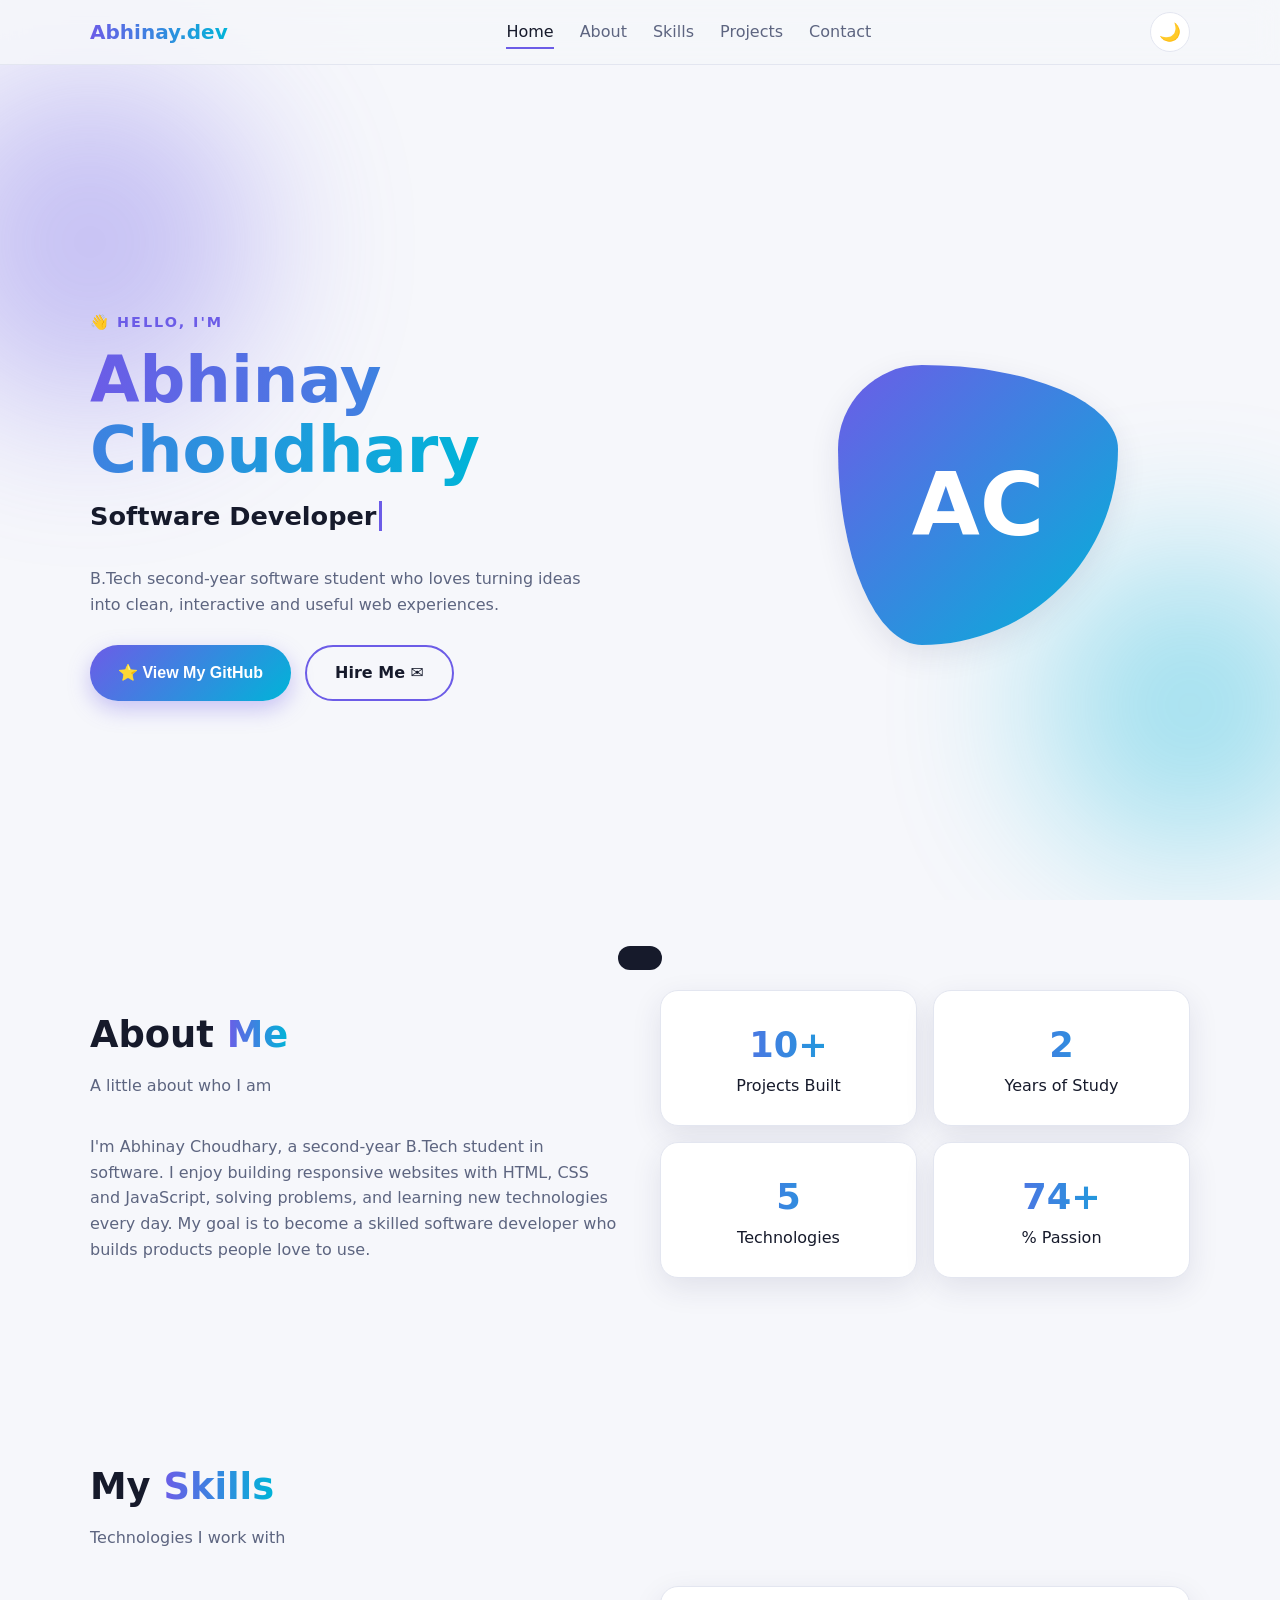
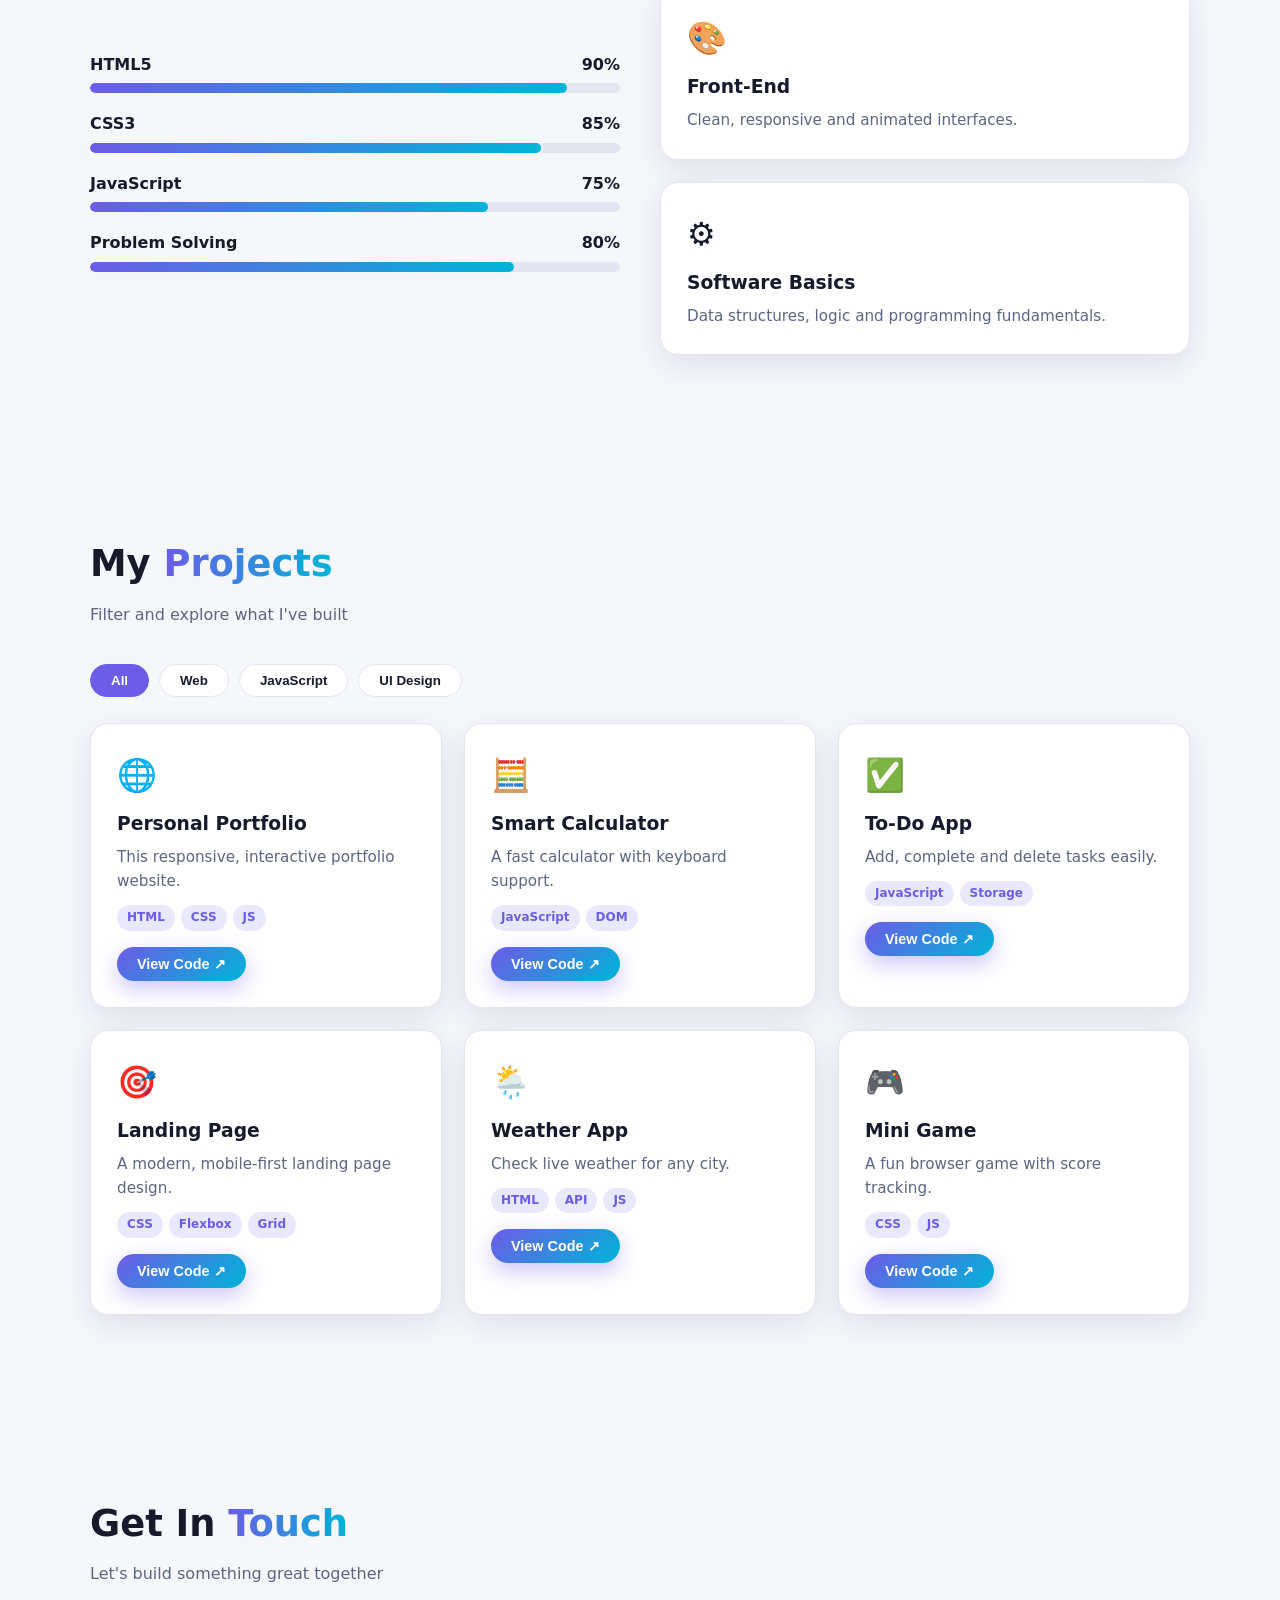
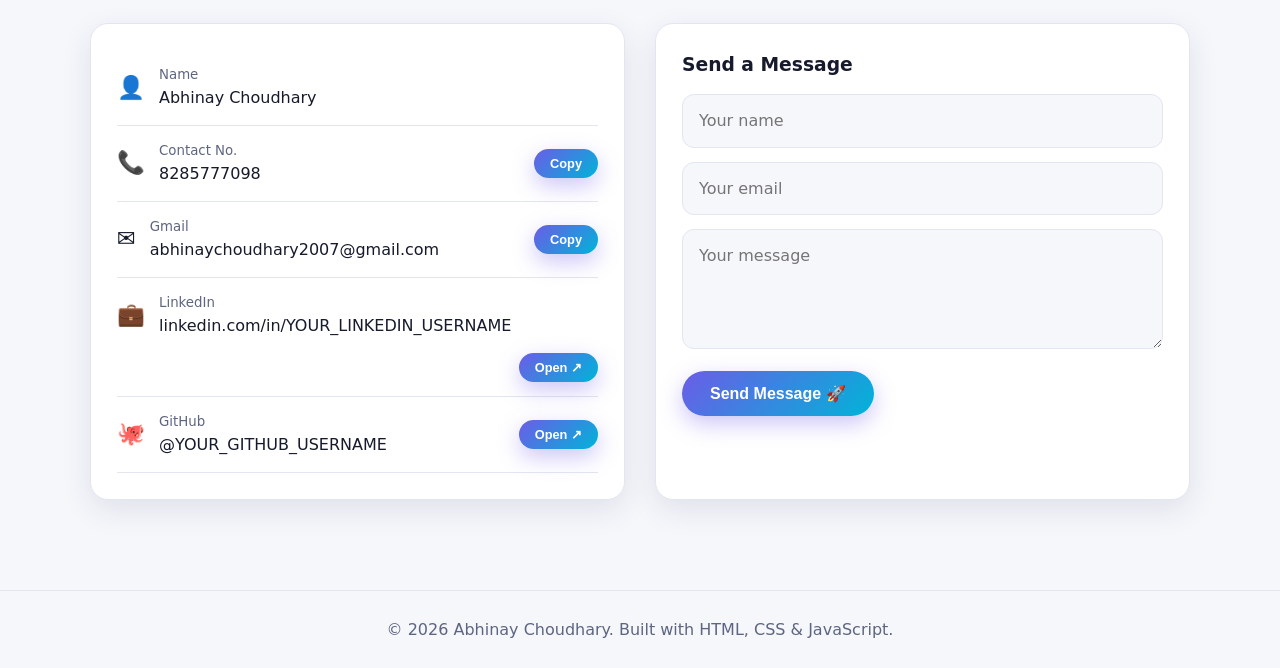
==== index.html @ 2883f052 "Rename portfolio.html to index.html" ====
<!DOCTYPE html>
<html lang="en">
<head>
<meta charset="UTF-8">
<meta name="viewport" content="width=device-width, initial-scale=1, viewport-fit=cover">
<title>Abhinay Choudhary | Portfolio</title>
<style>
:root{--bg:#f6f7fb;--card:#fff;--text:#161a2b;--muted:#5d6580;--a:#6c5ce7;--b:#00b4d8;--bd:#e3e6f0;--shadow:0 10px 30px rgba(40,40,90,.1);box-sizing:border-box;padding-top:env(safe-area-inset-top,0px);padding-bottom:env(safe-area-inset-bottom,0px)}
@media(prefers-color-scheme:dark){:root:not([data-theme="light"]){--bg:#0d1020;--card:#161a30;--text:#eef0ff;--muted:#a3a9c8;--bd:#262b4a;--shadow:0 10px 30px rgba(0,0,0,.4)}}
:root[data-theme="dark"]{--bg:#0d1020;--card:#161a30;--text:#eef0ff;--muted:#a3a9c8;--bd:#262b4a;--shadow:0 10px 30px rgba(0,0,0,.4)}
*{margin:0;padding:0;box-sizing:border-box}
html{scroll-behavior:smooth;scroll-padding-top:calc(70px + env(safe-area-inset-top,0px))}
body{background:var(--bg);color:var(--text);font-family:'Segoe UI',system-ui,Roboto,Arial,sans-serif;line-height:1.6;overflow-x:hidden;transition:background .3s,color .3s}
a{color:inherit;text-decoration:none}
.wrap{width:min(1100px,92%);margin:auto}
section{padding:90px 0}
h2{font-size:clamp(1.7rem,4vw,2.3rem);margin-bottom:8px}
h2 span,.grad{background:linear-gradient(90deg,var(--a),var(--b));-webkit-background-clip:text;background-clip:text;color:transparent}
.sub{color:var(--muted);margin-bottom:36px}
/* progress + nav */
#bar{position:fixed;top:0;left:0;height:3px;width:0;background:linear-gradient(90deg,var(--a),var(--b));z-index:200}
nav{position:fixed;top:env(safe-area-inset-top,0px);left:0;right:0;z-index:100;backdrop-filter:blur(14px);background:color-mix(in srgb,var(--bg) 80%,transparent);border-bottom:1px solid var(--bd)}
nav .wrap{display:flex;align-items:center;justify-content:space-between;height:64px}
.logo{font-weight:800;font-size:1.25rem}
.links{display:flex;gap:26px;align-items:center}
.links a{color:var(--muted);font-weight:500;position:relative;transition:color .2s}
.links a:hover,.links a.on{color:var(--text)}
.links a::after{content:"";position:absolute;left:0;bottom:-4px;height:2px;width:0;background:var(--a);transition:width .25s}
.links a:hover::after,.links a.on::after{width:100%}
.icon-btn{background:var(--card);border:1px solid var(--bd);color:var(--text);width:40px;height:40px;border-radius:50%;cursor:pointer;font-size:1.1rem;transition:transform .25s}
.icon-btn:hover{transform:rotate(20deg) scale(1.1)}
#menu{display:none}
/* buttons */
.btn{position:relative;overflow:hidden;display:inline-flex;align-items:center;gap:8px;padding:13px 28px;border:0;border-radius:50px;font-size:1rem;font-weight:600;cursor:pointer;color:#fff;background:linear-gradient(135deg,var(--a),var(--b));box-shadow:0 8px 22px rgba(108,92,231,.35);transition:transform .2s,box-shadow .2s}
.btn:hover{transform:translateY(-3px);box-shadow:0 14px 28px rgba(108,92,231,.45)}
.btn:active{transform:scale(.97)}
.btn.ghost{background:transparent;color:var(--text);border:2px solid var(--a);box-shadow:none}
.btn.ghost:hover{background:var(--a);color:#fff}
.ripple{position:absolute;border-radius:50%;background:rgba(255,255,255,.55);transform:scale(0);animation:rp .6s linear;pointer-events:none}
@keyframes rp{to{transform:scale(4);opacity:0}}
/* hero */
#home{min-height:100vh;display:flex;align-items:center;position:relative;overflow:hidden;padding-top:110px}
.blob{position:absolute;border-radius:50%;filter:blur(80px);opacity:.35;z-index:0;animation:fl 9s ease-in-out infinite}
.b1{width:340px;height:340px;background:var(--a);top:8%;left:-80px}
.b2{width:300px;height:300px;background:var(--b);bottom:5%;right:-60px;animation-delay:-4s}
@keyframes fl{50%{transform:translateY(-40px) scale(1.1)}}
.hero{position:relative;z-index:1;display:grid;grid-template-columns:1.2fr .8fr;gap:40px;align-items:center}
.hi{color:var(--a);font-weight:700;letter-spacing:2px;text-transform:uppercase;font-size:.9rem}
.hero h1{font-size:clamp(2.3rem,6vw,4rem);line-height:1.1;margin:10px 0}
.type{font-size:clamp(1.1rem,2.5vw,1.6rem);min-height:2.2em;color:var(--muted)}
.type b{color:var(--text)}
.cursor{border-right:3px solid var(--a);margin-left:2px;animation:bl .8s infinite}
@keyframes bl{50%{border-color:transparent}}
.hero p.d{color:var(--muted);max-width:520px;margin:14px 0 28px}
.cta{display:flex;gap:14px;flex-wrap:wrap}
.avatar{width:min(280px,70vw);aspect-ratio:1;margin:auto;border-radius:30% 70% 70% 30%/30% 30% 70% 70%;background:linear-gradient(135deg,var(--a),var(--b));display:grid;place-items:center;font-size:5.5rem;font-weight:800;color:#fff;box-shadow:var(--shadow);animation:mo 8s ease-in-out infinite}
@keyframes mo{50%{border-radius:70% 30% 30% 70%/70% 70% 30% 30%}}
/* cards */
.grid{display:grid;grid-template-columns:repeat(auto-fit,minmax(260px,1fr));gap:22px}
.card{background:var(--card);border:1px solid var(--bd);border-radius:18px;padding:26px;box-shadow:var(--shadow);transition:transform .3s,border-color .3s}
.card:hover{transform:translateY(-8px);border-color:var(--a)}
.card .em{font-size:2rem;margin-bottom:8px}
.card h3{margin-bottom:6px}
.card p{color:var(--muted);font-size:.95rem}
.tags{display:flex;flex-wrap:wrap;gap:6px;margin-top:12px}
.tags span{font-size:.75rem;padding:3px 10px;border-radius:20px;background:color-mix(in srgb,var(--a) 14%,transparent);color:var(--a);font-weight:600}
.about{display:grid;grid-template-columns:1fr 1fr;gap:40px;align-items:center}
.stats{display:grid;grid-template-columns:repeat(2,1fr);gap:16px}
.stat{text-align:center}
.stat strong{display:block;font-size:2.2rem}
/* skills */
.skill{margin-bottom:18px}
.skill div{display:flex;justify-content:space-between;font-weight:600;margin-bottom:6px}
.track{height:10px;background:var(--bd);border-radius:10px;overflow:hidden}
.fill{height:100%;width:0;border-radius:10px;background:linear-gradient(90deg,var(--a),var(--b));transition:width 1.4s cubic-bezier(.2,.8,.2,1)}
/* filters */
.filters{display:flex;gap:10px;flex-wrap:wrap;margin-bottom:26px}
.f{padding:8px 20px;border-radius:30px;border:1px solid var(--bd);background:var(--card);color:var(--text);cursor:pointer;font-weight:600;transition:.2s}
.f.on,.f:hover{background:var(--a);color:#fff;border-color:var(--a)}
.proj.hide{display:none}
.proj .btn{margin-top:16px;padding:9px 20px;font-size:.9rem}
/* contact */
.contact{display:grid;grid-template-columns:1fr 1fr;gap:30px}
.row{display:flex;align-items:center;gap:14px;padding:14px 0;border-bottom:1px solid var(--bd);flex-wrap:wrap}
.row i{font-style:normal;font-size:1.4rem}
.row small{display:block;color:var(--muted)}
.row .btn{margin-left:auto;padding:7px 16px;font-size:.8rem}
.row a:hover{color:var(--a)}
input,textarea{width:100%;padding:13px 16px;margin-bottom:14px;border-radius:12px;border:1px solid var(--bd);background:var(--bg);color:var(--text);font:inherit}
input:focus,textarea:focus{outline:2px solid var(--a);border-color:transparent}
textarea{min-height:120px;resize:vertical}
footer{text-align:center;padding:26px;color:var(--muted);border-top:1px solid var(--bd)}
#top{position:fixed;right:18px;bottom:calc(18px + env(safe-area-inset-bottom,0px));width:46px;height:46px;border-radius:50%;border:0;background:var(--a);color:#fff;font-size:1.2rem;cursor:pointer;opacity:0;pointer-events:none;transform:translateY(20px);transition:.3s;z-index:90}
#top.show{opacity:1;pointer-events:auto;transform:none}
#toast{position:fixed;left:50%;bottom:calc(30px + env(safe-area-inset-bottom,0px));transform:translate(-50%,100px);background:var(--text);color:var(--bg);padding:12px 22px;border-radius:30px;transition:.4s;z-index:300;font-weight:600}
#toast.show{transform:translate(-50%,0)}
.rev{opacity:0;transform:translateY(40px);transition:opacity .8s,transform .8s}
.rev.in{opacity:1;transform:none}
@media(max-width:800px){
 #menu{display:block}
 .links{position:fixed;top:calc(64px + env(safe-area-inset-top,0px));left:0;right:0;flex-direction:column;background:var(--card);padding:22px;gap:18px;border-bottom:1px solid var(--bd);transform:translateY(-130%);transition:transform .35s;z-index:-1}
 .links.open{transform:none}
 .hero,.about,.contact{grid-template-columns:1fr}
 .hero{text-align:center}.hero p.d{margin-inline:auto}.cta{justify-content:center}
 .avatar{order:-1;width:200px;font-size:4rem}
 section{padding:70px 0}
}
@media(prefers-reduced-motion:reduce){*{animation:none!important;transition:none!important}}
</style>
</head>
<body>
<div id="bar"></div>
<nav>
 <div class="wrap">
  <a href="#home" class="logo grad">Abhinay.dev</a>
  <div class="links" id="links">
   <a href="#home" class="on">Home</a><a href="#about">About</a><a href="#skills">Skills</a><a href="#projects">Projects</a><a href="#contact">Contact</a>
  </div>
  <div style="display:flex;gap:10px">
   <button class="icon-btn" id="theme" aria-label="Toggle theme">🌙</button>
   <button class="icon-btn" id="menu" aria-label="Menu">☰</button>
  </div>
 </div>
</nav>

<header id="home">
 <div class="blob b1"></div><div class="blob b2"></div>
 <div class="wrap hero">
  <div>
   <span class="hi">👋 Hello, I'm</span>
   <h1><span class="grad">Abhinay Choudhary</span></h1>
   <div class="type"><b id="typed"></b><span class="cursor"></span></div>
   <p class="d">B.Tech second-year software student who loves turning ideas into clean, interactive and useful web experiences.</p>
   <div class="cta">
    <button class="btn" data-newtab="https://github.com/YOUR_GITHUB_USERNAME">⭐ View My GitHub</button>
    <a class="btn ghost" href="#contact">Hire Me ✉</a>
   </div>
  </div>
  <div class="avatar">AC</div>
 </div>
</header>

<section id="about"><div class="wrap about">
 <div class="rev">
  <h2>About <span>Me</span></h2>
  <p class="sub">A little about who I am</p>
  <p style="color:var(--muted)">I'm Abhinay Choudhary, a second-year B.Tech student in software. I enjoy building responsive websites with HTML, CSS and JavaScript, solving problems, and learning new technologies every day. My goal is to become a skilled software developer who builds products people love to use.</p>
 </div>
 <div class="stats rev">
  <div class="card stat"><strong class="grad" data-n="10">0</strong>Projects Built</div>
  <div class="card stat"><strong class="grad" data-n="2">0</strong>Years of Study</div>
  <div class="card stat"><strong class="grad" data-n="5">0</strong>Technologies</div>
  <div class="card stat"><strong class="grad" data-n="100">0</strong>% Passion</div>
 </div>
</div></section>

<section id="skills"><div class="wrap">
 <div class="rev"><h2>My <span>Skills</span></h2><p class="sub">Technologies I work with</p></div>
 <div class="about">
  <div class="rev">
   <div class="skill"><div><span>HTML5</span><span>90%</span></div><div class="track"><div class="fill" data-w="90"></div></div></div>
   <div class="skill"><div><span>CSS3</span><span>85%</span></div><div class="track"><div class="fill" data-w="85"></div></div></div>
   <div class="skill"><div><span>JavaScript</span><span>75%</span></div><div class="track"><div class="fill" data-w="75"></div></div></div>
   <div class="skill"><div><span>Problem Solving</span><span>80%</span></div><div class="track"><div class="fill" data-w="80"></div></div></div>
  </div>
  <div class="grid rev">
   <div class="card"><div class="em">🎨</div><h3>Front-End</h3><p>Clean, responsive and animated interfaces.</p></div>
   <div class="card"><div class="em">⚙️</div><h3>Software Basics</h3><p>Data structures, logic and programming fundamentals.</p></div>
  </div>
 </div>
</div></section>

<section id="projects"><div class="wrap">
 <div class="rev"><h2>My <span>Projects</span></h2><p class="sub">Filter and explore what I've built</p></div>
 <div class="filters rev">
  <button class="f on" data-f="all">All</button><button class="f" data-f="web">Web</button><button class="f" data-f="js">JavaScript</button><button class="f" data-f="ui">UI Design</button>
 </div>
 <div class="grid">
  <div class="card proj rev" data-c="web"><div class="em">🌐</div><h3>Personal Portfolio</h3><p>This responsive, interactive portfolio website.</p><div class="tags"><span>HTML</span><span>CSS</span><span>JS</span></div><button class="btn" data-newtab="https://github.com/YOUR_GITHUB_USERNAME">View Code ↗</button></div>
  <div class="card proj rev" data-c="js"><div class="em">🧮</div><h3>Smart Calculator</h3><p>A fast calculator with keyboard support.</p><div class="tags"><span>JavaScript</span><span>DOM</span></div><button class="btn" data-newtab="https://github.com/YOUR_GITHUB_USERNAME">View Code ↗</button></div>
  <div class="card proj rev" data-c="js"><div class="em">✅</div><h3>To-Do App</h3><p>Add, complete and delete tasks easily.</p><div class="tags"><span>JavaScript</span><span>Storage</span></div><button class="btn" data-newtab="https://github.com/YOUR_GITHUB_USERNAME">View Code ↗</button></div>
  <div class="card proj rev" data-c="ui"><div class="em">🎯</div><h3>Landing Page</h3><p>A modern, mobile-first landing page design.</p><div class="tags"><span>CSS</span><span>Flexbox</span><span>Grid</span></div><button class="btn" data-newtab="https://github.com/YOUR_GITHUB_USERNAME">View Code ↗</button></div>
  <div class="card proj rev" data-c="web"><div class="em">🌦️</div><h3>Weather App</h3><p>Check live weather for any city.</p><div class="tags"><span>HTML</span><span>API</span><span>JS</span></div><button class="btn" data-newtab="https://github.com/YOUR_GITHUB_USERNAME">View Code ↗</button></div>
  <div class="card proj rev" data-c="ui"><div class="em">🎮</div><h3>Mini Game</h3><p>A fun browser game with score tracking.</p><div class="tags"><span>CSS</span><span>JS</span></div><button class="btn" data-newtab="https://github.com/YOUR_GITHUB_USERNAME">View Code ↗</button></div>
 </div>
</div></section>

<section id="contact"><div class="wrap">
 <div class="rev"><h2>Get In <span>Touch</span></h2><p class="sub">Let's build something great together</p></div>
 <div class="contact">
  <div class="card rev">
   <div class="row"><i>👤</i><div><small>Name</small>Abhinay Choudhary</div></div>
   <div class="row"><i>📞</i><div><small>Contact No.</small><a href="tel:+918285777098">8285777098</a></div><button class="btn" data-copy="8285777098">Copy</button></div>
   <div class="row"><i>✉️</i><div><small>Gmail</small><a href="mailto:abhinaychoudhary2007@gmail.com">abhinaychoudhary2007@gmail.com</a></div><button class="btn" data-copy="abhinaychoudhary2007@gmail.com">Copy</button></div>
   <div class="row"><i>💼</i><div><small>LinkedIn</small><a href="#" data-newtab="https://www.linkedin.com/in/YOUR_LINKEDIN_USERNAME">linkedin.com/in/YOUR_LINKEDIN_USERNAME</a></div><button class="btn" data-newtab="https://www.linkedin.com/in/YOUR_LINKEDIN_USERNAME">Open ↗</button></div>
   <div class="row"><i>🐙</i><div><small>GitHub</small><a href="#" data-newtab="https://github.com/YOUR_GITHUB_USERNAME">@YOUR_GITHUB_USERNAME</a></div><button class="btn" data-newtab="https://github.com/YOUR_GITHUB_USERNAME">Open ↗</button></div>
  </div>
  <div class="card rev">
   <h3 style="margin-bottom:14px">Send a Message</h3>
   <input id="fn" placeholder="Your name">
   <input id="fe" type="email" placeholder="Your email">
   <textarea id="fm" placeholder="Your message"></textarea>
   <button class="btn" id="send">Send Message 🚀</button>
  </div>
 </div>
</div></section>

<footer>© <span id="yr"></span> Abhinay Choudhary. Built with HTML, CSS &amp; JavaScript.</footer>
<button id="top" aria-label="Back to top">↑</button>
<div id="toast"></div>

<script>
/* ====== EDIT THESE TWO LINES: your real usernames ====== */
const GITHUB_USERNAME = "YOUR_GITHUB_USERNAME";
const LINKEDIN_USERNAME = "YOUR_LINKEDIN_USERNAME";
/* ======================================================= */
const $=(s,c=document)=>c.querySelector(s), $$=(s,c=document)=>[...c.querySelectorAll(s)];
const toast=m=>{const t=$('#toast');t.textContent=m;t.classList.add('show');clearTimeout(t.x);t.x=setTimeout(()=>t.classList.remove('show'),2200)};

/* swap in real usernames everywhere */
$$('[data-newtab],a').forEach(el=>{
 ['href','data-newtab'].forEach(a=>{const v=el.getAttribute(a);if(v)el.setAttribute(a,v.replace('YOUR_GITHUB_USERNAME',GITHUB_USERNAME).replace('YOUR_LINKEDIN_USERNAME',LINKEDIN_USERNAME))});
 if(el.childElementCount===0&&el.textContent.includes('YOUR_'))el.textContent=el.textContent.replace('YOUR_GITHUB_USERNAME',GITHUB_USERNAME).replace('YOUR_LINKEDIN_USERNAME',LINKEDIN_USERNAME);
});

/* click-to-open-in-new-tab feature */
document.addEventListener('click',e=>{
 const el=e.target.closest('[data-newtab]');
 if(el){e.preventDefault();window.open(el.dataset.newtab,'_blank','noopener,noreferrer');toast('Opening in a new tab ↗')}
});

/* copy buttons */
$$('[data-copy]').forEach(b=>b.addEventListener('click',async()=>{
 try{await navigator.clipboard.writeText(b.dataset.copy);toast('Copied: '+b.dataset.copy)}catch{toast('Press Ctrl+C to copy')}
}));

/* ripple on buttons */
document.addEventListener('click',e=>{
 const b=e.target.closest('.btn');if(!b)return;
 const r=b.getBoundingClientRect(),s=Math.max(r.width,r.height),sp=document.createElement('span');
 sp.className='ripple';sp.style.cssText=`width:${s}px;height:${s}px;left:${e.clientX-r.left-s/2}px;top:${e.clientY-r.top-s/2}px`;
 b.appendChild(sp);setTimeout(()=>sp.remove(),600);
});

/* typing effect */
const words=["Software Developer","Web Designer","B.Tech Student","Problem Solver"];
let wi=0,ci=0,del=false;
(function type(){
 const w=words[wi];$('#typed').textContent=w.slice(0,ci);
 if(!del&&ci===w.length){del=true;return setTimeout(type,1300)}
 if(del&&ci===0){del=false;wi=(wi+1)%words.length}
 ci+=del?-1:1;setTimeout(type,del?45:90);
})();

/* theme toggle (remembered when storage is available) */
const root=document.documentElement,tb=$('#theme');
const isDark=()=>root.dataset.theme?root.dataset.theme==='dark':matchMedia('(prefers-color-scheme:dark)').matches;
const sync=()=>tb.textContent=isDark()?'☀️':'🌙';
try{const s=localStorage.getItem('theme');if(s)root.dataset.theme=s}catch{}
sync();
tb.onclick=()=>{const n=isDark()?'light':'dark';root.dataset.theme=n;try{localStorage.setItem('theme',n)}catch{}sync()};

/* mobile menu */
$('#menu').onclick=()=>$('#links').classList.toggle('open');
$$('#links a').forEach(a=>a.onclick=()=>$('#links').classList.remove('open'));

/* scroll: progress bar, back-to-top, active link */
const secs=$$('section,header#home');
addEventListener('scroll',()=>{
 const h=document.documentElement,p=h.scrollTop/(h.scrollHeight-h.clientHeight)*100;
 $('#bar').style.width=p+'%';$('#top').classList.toggle('show',h.scrollTop>500);
 let cur='home';secs.forEach(s=>{if(s.getBoundingClientRect().top<150)cur=s.id});
 $$('#links a').forEach(a=>a.classList.toggle('on',a.getAttribute('href')==='#'+cur));
},{passive:true});
$('#top').onclick=()=>scrollTo({top:0,behavior:'smooth'});

/* reveal on scroll + counters + skill bars */
const io=new IntersectionObserver(es=>es.forEach(e=>{
 if(!e.isIntersecting)return;const t=e.target;t.classList.add('in');
 $$('.fill',t).forEach(f=>f.style.width=f.dataset.w+'%');
 $$('[data-n]',t).forEach(n=>{const to=+n.dataset.n;let c=0;const st=Math.max(1,to/50);
  const i=setInterval(()=>{c=Math.min(to,c+st);n.textContent=Math.round(c)+(to>=10?'+':'');if(c>=to){clearInterval(i);if(to===100)n.textContent='100'}},30)});
 io.unobserve(t);
}),{threshold:.15});
$$('.rev').forEach(el=>io.observe(el));

/* project filter */
$$('.f').forEach(b=>b.onclick=()=>{
 $$('.f').forEach(x=>x.classList.remove('on'));b.classList.add('on');
 $$('.proj').forEach(p=>p.classList.toggle('hide',b.dataset.f!=='all'&&p.dataset.c!==b.dataset.f));
});

/* contact form -> opens email app */
$('#send').onclick=()=>{
 const n=$('#fn').value.trim(),e=$('#fe').value.trim(),m=$('#fm').value.trim();
 if(!n||!/^\S+@\S+\.\S+$/.test(e)||!m)return toast('Please fill all fields correctly');
 location.href=`mailto:abhinaychoudhary2007@gmail.com?subject=${encodeURIComponent('Portfolio message from '+n)}&body=${encodeURIComponent(m+'\n\nFrom: '+n+' ('+e+')')}`;
 toast('Opening your email app ✉️');
};
$('#yr').textContent=new Date().getFullYear();
</script>
</body>
</html>
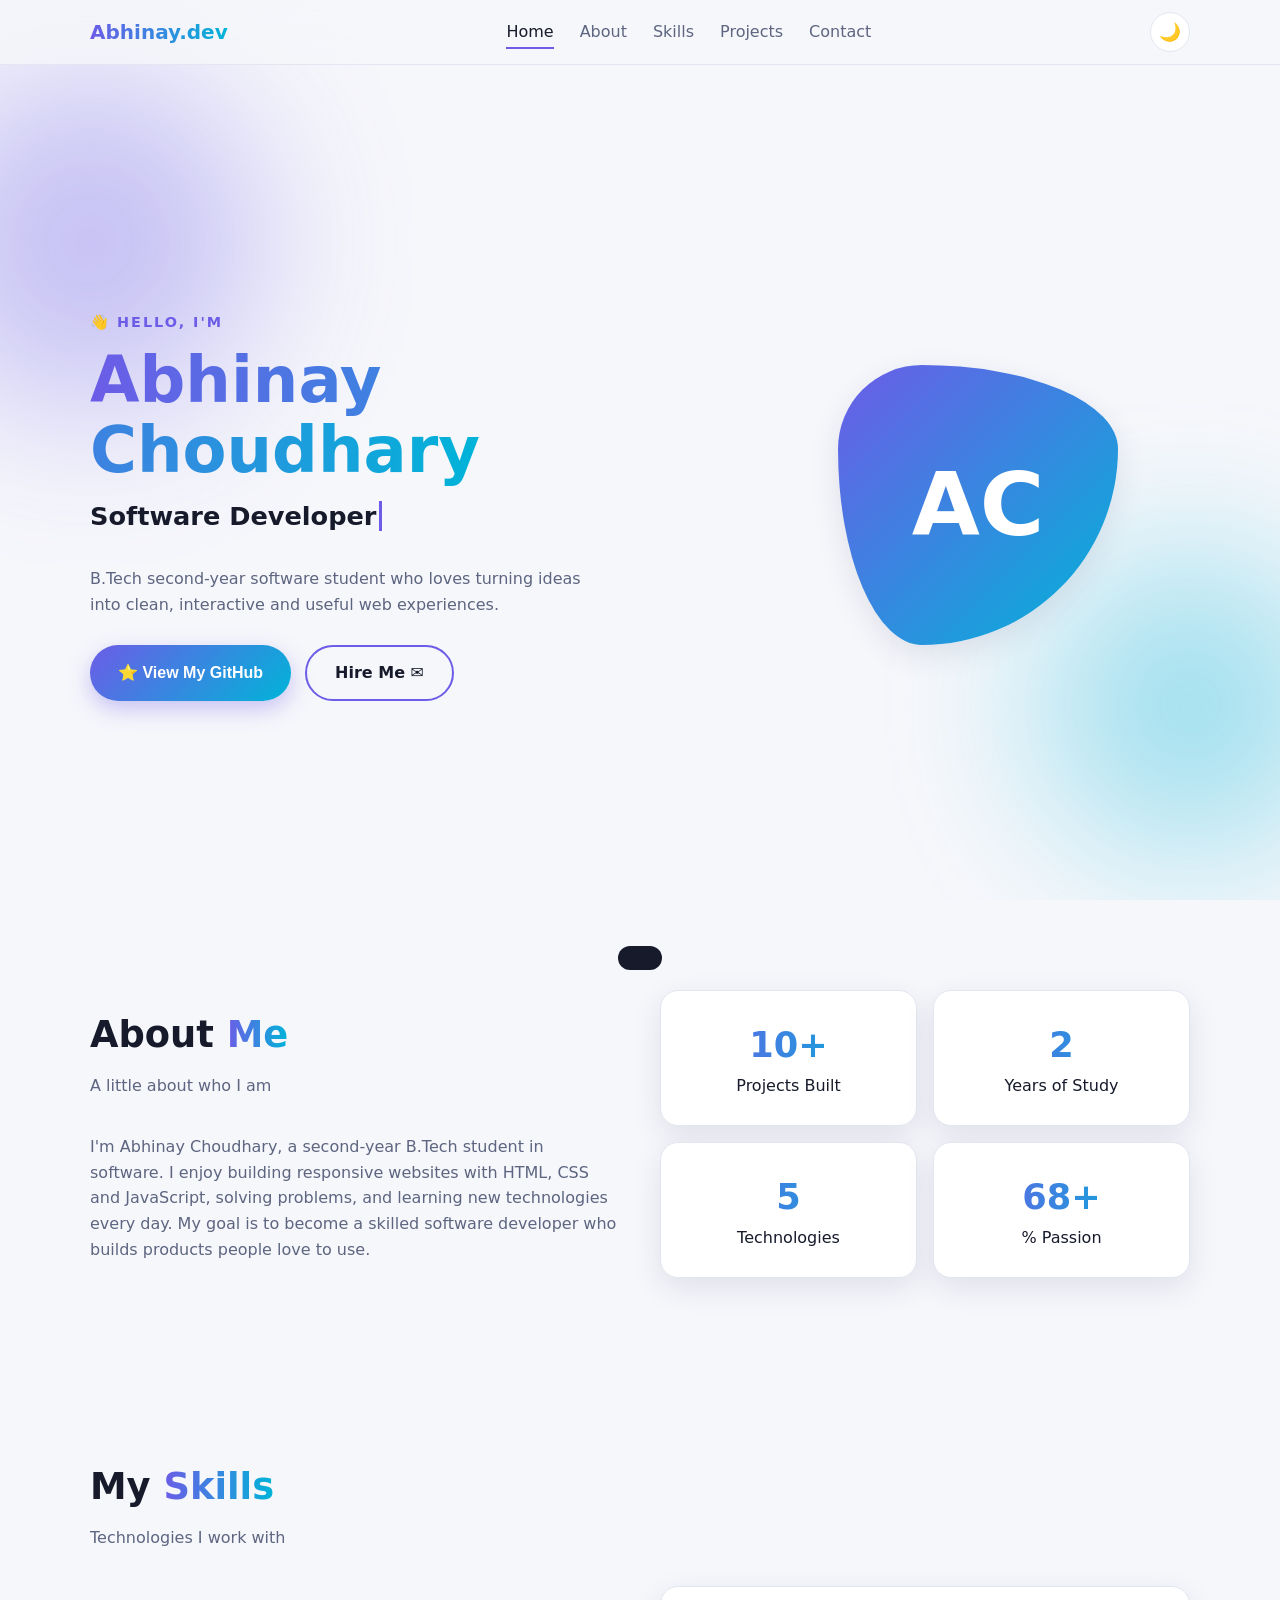
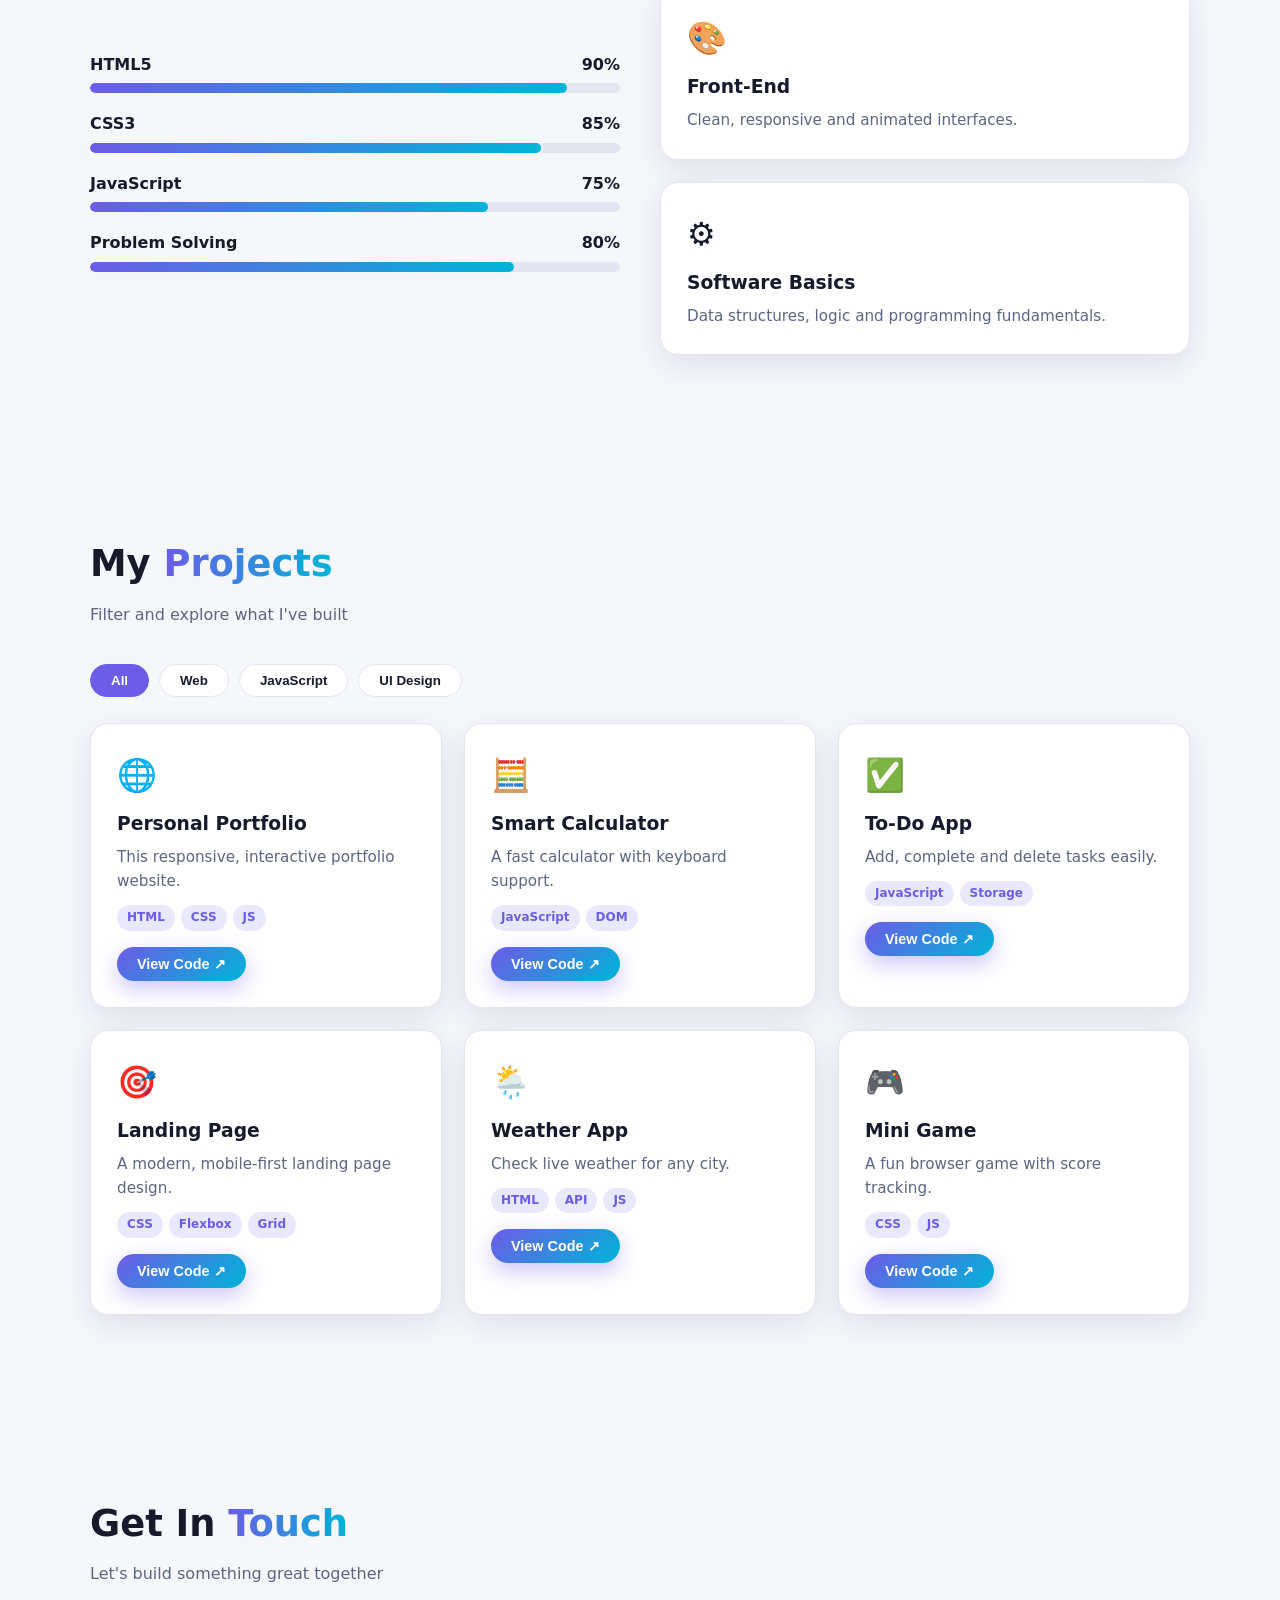
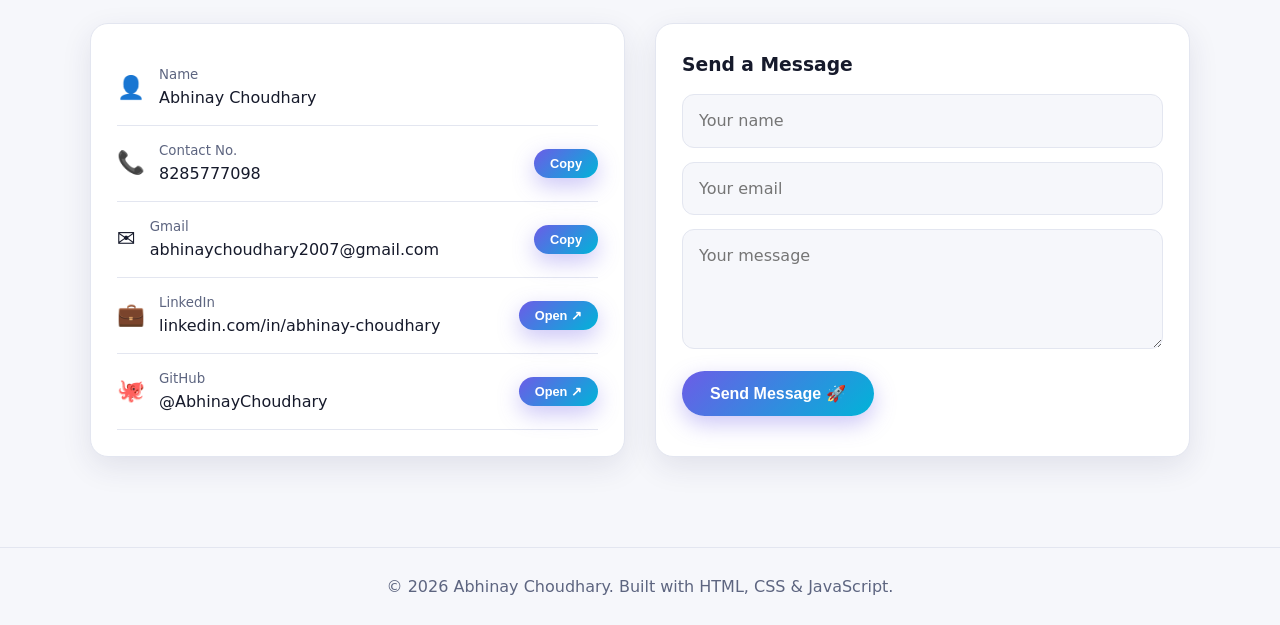
==== commit 67387b91: "Add files via upload" ====
--- a/index.html
+++ b/index.html
@@ -132,7 +132,7 @@
    <div class="type"><b id="typed"></b><span class="cursor"></span></div>
    <p class="d">B.Tech second-year software student who loves turning ideas into clean, interactive and useful web experiences.</p>
    <div class="cta">
-    <button class="btn" data-newtab="https://github.com/YOUR_GITHUB_USERNAME">⭐ View My GitHub</button>
+    <button class="btn" data-newtab="https://github.com/AbhinayChoudhary">⭐ View My GitHub</button>
     <a class="btn ghost" href="#contact">Hire Me ✉</a>
    </div>
   </div>
@@ -176,12 +176,12 @@
   <button class="f on" data-f="all">All</button><button class="f" data-f="web">Web</button><button class="f" data-f="js">JavaScript</button><button class="f" data-f="ui">UI Design</button>
  </div>
  <div class="grid">
-  <div class="card proj rev" data-c="web"><div class="em">🌐</div><h3>Personal Portfolio</h3><p>This responsive, interactive portfolio website.</p><div class="tags"><span>HTML</span><span>CSS</span><span>JS</span></div><button class="btn" data-newtab="https://github.com/YOUR_GITHUB_USERNAME">View Code ↗</button></div>
-  <div class="card proj rev" data-c="js"><div class="em">🧮</div><h3>Smart Calculator</h3><p>A fast calculator with keyboard support.</p><div class="tags"><span>JavaScript</span><span>DOM</span></div><button class="btn" data-newtab="https://github.com/YOUR_GITHUB_USERNAME">View Code ↗</button></div>
-  <div class="card proj rev" data-c="js"><div class="em">✅</div><h3>To-Do App</h3><p>Add, complete and delete tasks easily.</p><div class="tags"><span>JavaScript</span><span>Storage</span></div><button class="btn" data-newtab="https://github.com/YOUR_GITHUB_USERNAME">View Code ↗</button></div>
-  <div class="card proj rev" data-c="ui"><div class="em">🎯</div><h3>Landing Page</h3><p>A modern, mobile-first landing page design.</p><div class="tags"><span>CSS</span><span>Flexbox</span><span>Grid</span></div><button class="btn" data-newtab="https://github.com/YOUR_GITHUB_USERNAME">View Code ↗</button></div>
-  <div class="card proj rev" data-c="web"><div class="em">🌦️</div><h3>Weather App</h3><p>Check live weather for any city.</p><div class="tags"><span>HTML</span><span>API</span><span>JS</span></div><button class="btn" data-newtab="https://github.com/YOUR_GITHUB_USERNAME">View Code ↗</button></div>
-  <div class="card proj rev" data-c="ui"><div class="em">🎮</div><h3>Mini Game</h3><p>A fun browser game with score tracking.</p><div class="tags"><span>CSS</span><span>JS</span></div><button class="btn" data-newtab="https://github.com/YOUR_GITHUB_USERNAME">View Code ↗</button></div>
+  <div class="card proj rev" data-c="web"><div class="em">🌐</div><h3>Personal Portfolio</h3><p>This responsive, interactive portfolio website.</p><div class="tags"><span>HTML</span><span>CSS</span><span>JS</span></div><button class="btn" data-newtab="https://github.com/AbhinayChoudhary">View Code ↗</button></div>
+  <div class="card proj rev" data-c="js"><div class="em">🧮</div><h3>Smart Calculator</h3><p>A fast calculator with keyboard support.</p><div class="tags"><span>JavaScript</span><span>DOM</span></div><button class="btn" data-newtab="https://github.com/AbhinayChoudhary">View Code ↗</button></div>
+  <div class="card proj rev" data-c="js"><div class="em">✅</div><h3>To-Do App</h3><p>Add, complete and delete tasks easily.</p><div class="tags"><span>JavaScript</span><span>Storage</span></div><button class="btn" data-newtab="https://github.com/AbhinayChoudhary">View Code ↗</button></div>
+  <div class="card proj rev" data-c="ui"><div class="em">🎯</div><h3>Landing Page</h3><p>A modern, mobile-first landing page design.</p><div class="tags"><span>CSS</span><span>Flexbox</span><span>Grid</span></div><button class="btn" data-newtab="https://github.com/AbhinayChoudhary">View Code ↗</button></div>
+  <div class="card proj rev" data-c="web"><div class="em">🌦️</div><h3>Weather App</h3><p>Check live weather for any city.</p><div class="tags"><span>HTML</span><span>API</span><span>JS</span></div><button class="btn" data-newtab="https://github.com/AbhinayChoudhary">View Code ↗</button></div>
+  <div class="card proj rev" data-c="ui"><div class="em">🎮</div><h3>Mini Game</h3><p>A fun browser game with score tracking.</p><div class="tags"><span>CSS</span><span>JS</span></div><button class="btn" data-newtab="https://github.com/AbhinayChoudhary">View Code ↗</button></div>
  </div>
 </div></section>
 
@@ -192,8 +192,8 @@
    <div class="row"><i>👤</i><div><small>Name</small>Abhinay Choudhary</div></div>
    <div class="row"><i>📞</i><div><small>Contact No.</small><a href="tel:+918285777098">8285777098</a></div><button class="btn" data-copy="8285777098">Copy</button></div>
    <div class="row"><i>✉️</i><div><small>Gmail</small><a href="mailto:abhinaychoudhary2007@gmail.com">abhinaychoudhary2007@gmail.com</a></div><button class="btn" data-copy="abhinaychoudhary2007@gmail.com">Copy</button></div>
-   <div class="row"><i>💼</i><div><small>LinkedIn</small><a href="#" data-newtab="https://www.linkedin.com/in/YOUR_LINKEDIN_USERNAME">linkedin.com/in/YOUR_LINKEDIN_USERNAME</a></div><button class="btn" data-newtab="https://www.linkedin.com/in/YOUR_LINKEDIN_USERNAME">Open ↗</button></div>
-   <div class="row"><i>🐙</i><div><small>GitHub</small><a href="#" data-newtab="https://github.com/YOUR_GITHUB_USERNAME">@YOUR_GITHUB_USERNAME</a></div><button class="btn" data-newtab="https://github.com/YOUR_GITHUB_USERNAME">Open ↗</button></div>
+   <div class="row"><i>💼</i><div><small>LinkedIn</small><a href="#" data-newtab="https://www.linkedin.com/in/abhinay-choudhary">linkedin.com/in/abhinay-choudhary</a></div><button class="btn" data-newtab="https://www.linkedin.com/in/abhinay-choudhary">Open ↗</button></div>
+   <div class="row"><i>🐙</i><div><small>GitHub</small><a href="#" data-newtab="https://github.com/AbhinayChoudhary">@AbhinayChoudhary</a></div><button class="btn" data-newtab="https://github.com/AbhinayChoudhary">Open ↗</button></div>
   </div>
   <div class="card rev">
    <h3 style="margin-bottom:14px">Send a Message</h3>
@@ -211,8 +211,8 @@
 
 <script>
 /* ====== EDIT THESE TWO LINES: your real usernames ====== */
-const GITHUB_USERNAME = "YOUR_GITHUB_USERNAME";
-const LINKEDIN_USERNAME = "YOUR_LINKEDIN_USERNAME";
+const GITHUB_USERNAME = "AbhinayChoudhary";
+const LINKEDIN_USERNAME = "abhinay-choudhary";
 /* ======================================================= */
 const $=(s,c=document)=>c.querySelector(s), $$=(s,c=document)=>[...c.querySelectorAll(s)];
 const toast=m=>{const t=$('#toast');t.textContent=m;t.classList.add('show');clearTimeout(t.x);t.x=setTimeout(()=>t.classList.remove('show'),2200)};
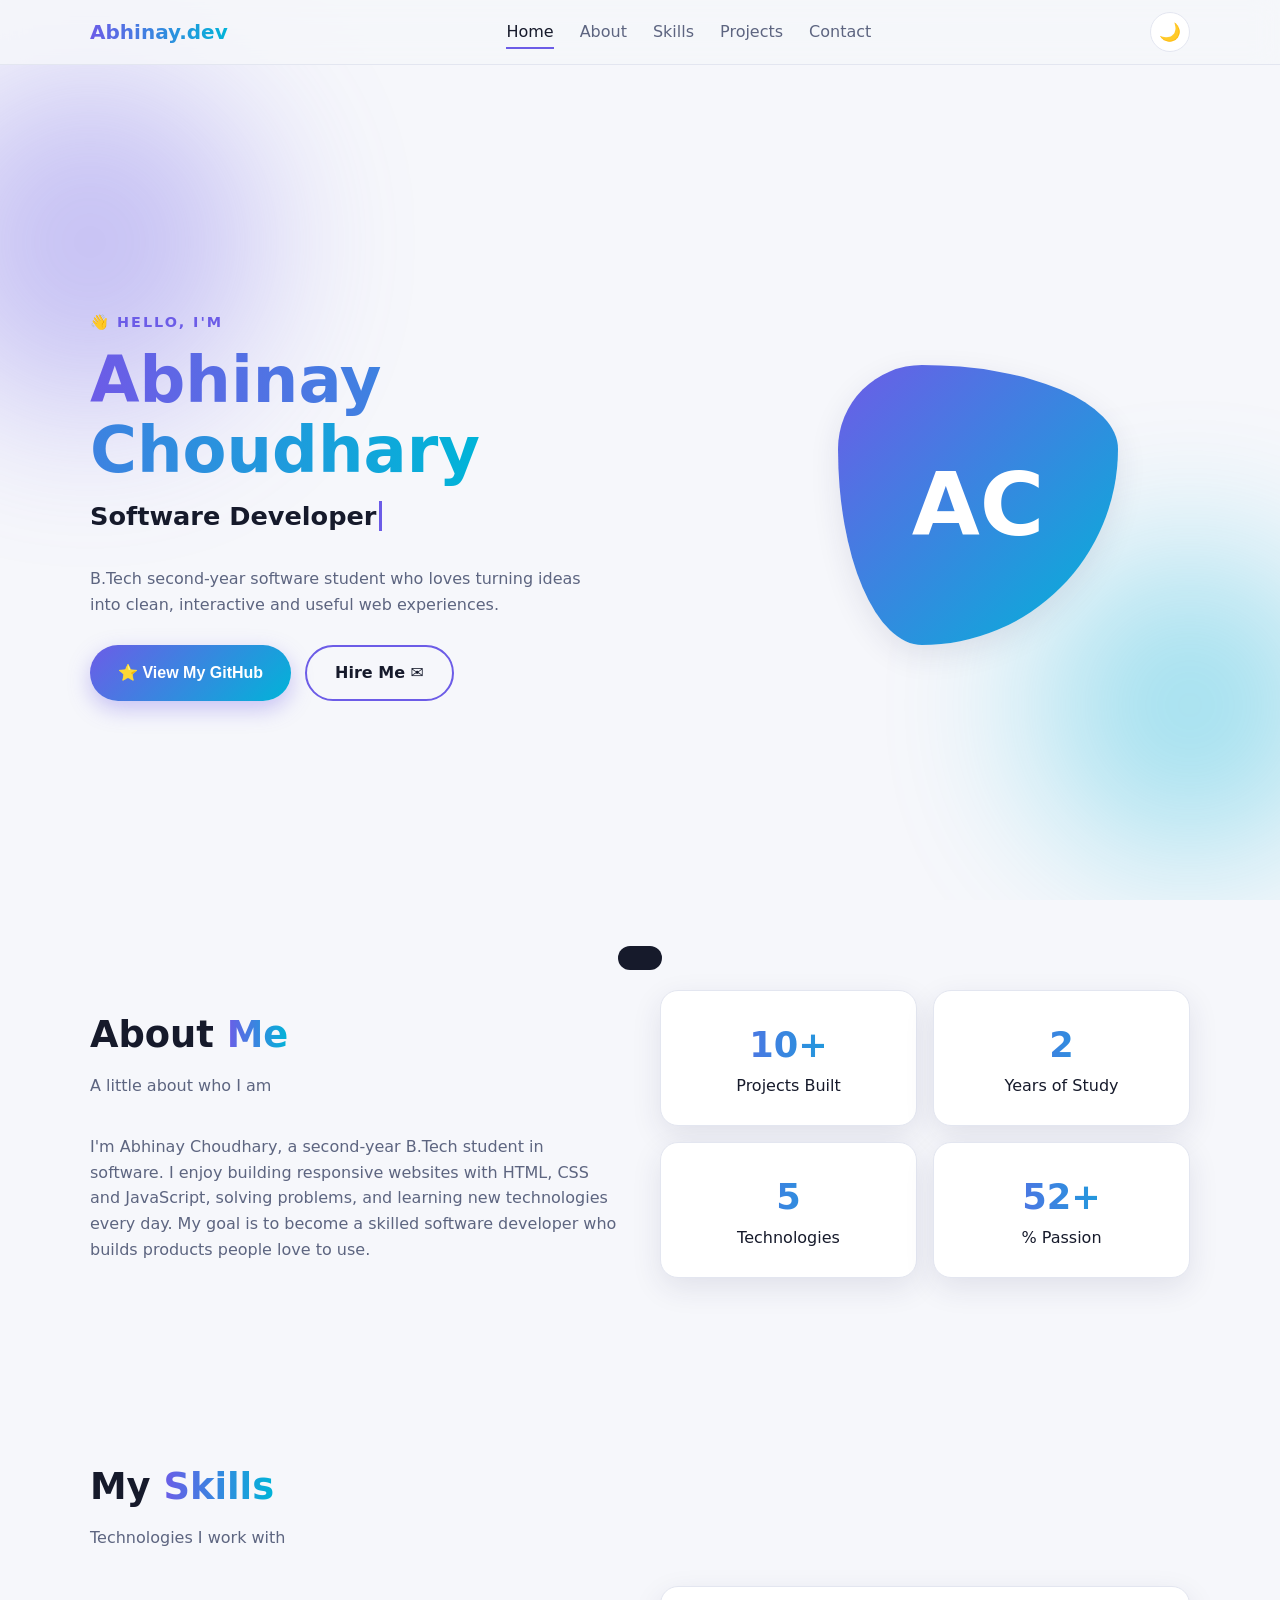
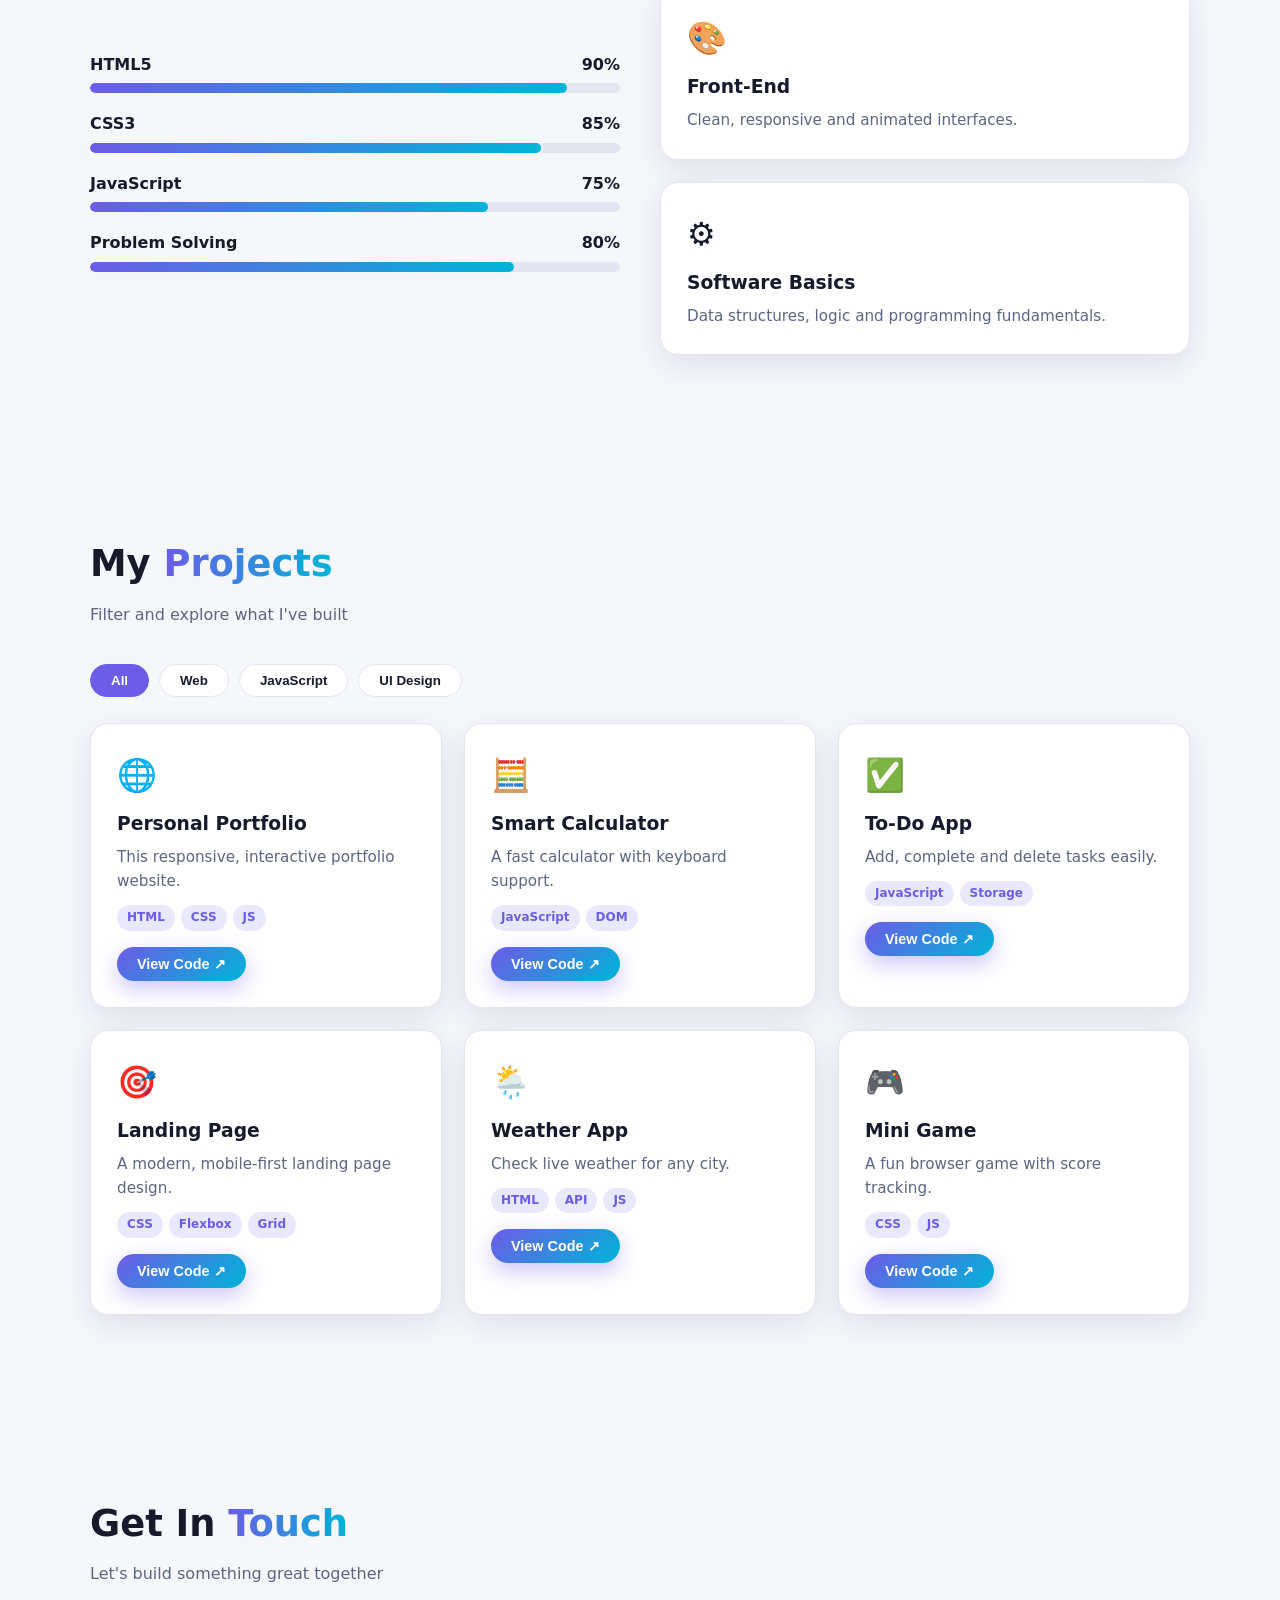
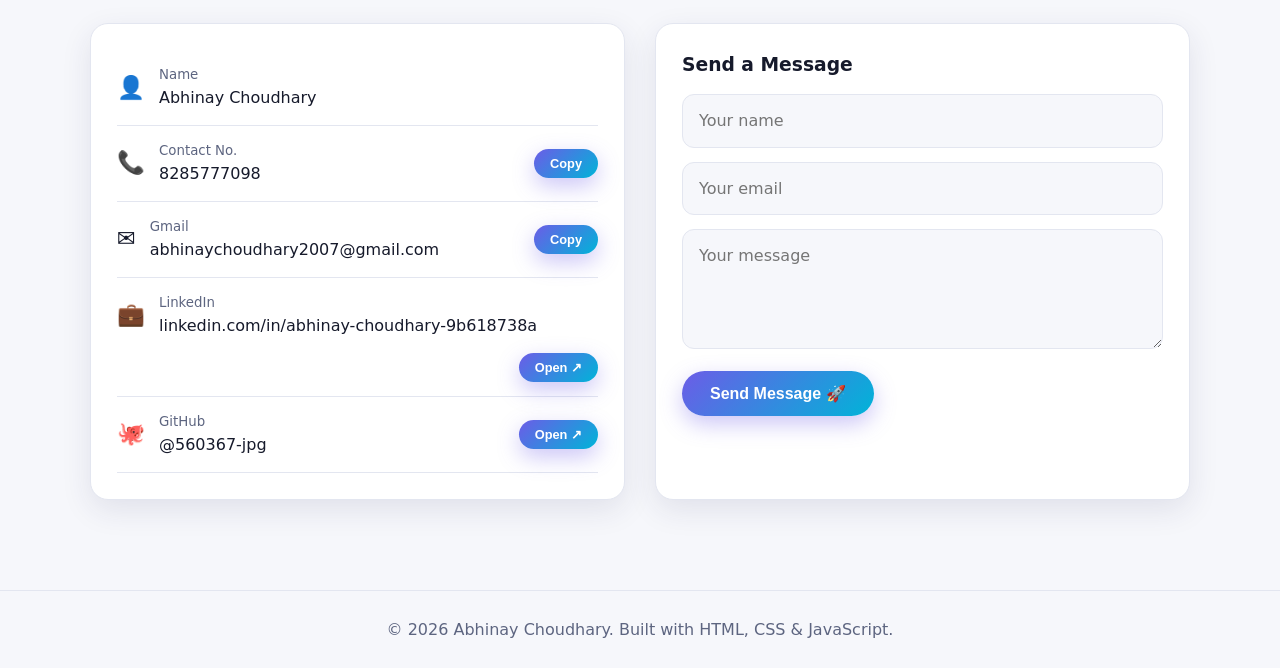
==== commit 321af29a: "Update index.html" ====
--- a/index.html
+++ b/index.html
@@ -192,8 +192,8 @@
    <div class="row"><i>👤</i><div><small>Name</small>Abhinay Choudhary</div></div>
    <div class="row"><i>📞</i><div><small>Contact No.</small><a href="tel:+918285777098">8285777098</a></div><button class="btn" data-copy="8285777098">Copy</button></div>
    <div class="row"><i>✉️</i><div><small>Gmail</small><a href="mailto:abhinaychoudhary2007@gmail.com">abhinaychoudhary2007@gmail.com</a></div><button class="btn" data-copy="abhinaychoudhary2007@gmail.com">Copy</button></div>
-   <div class="row"><i>💼</i><div><small>LinkedIn</small><a href="#" data-newtab="https://www.linkedin.com/in/abhinay-choudhary">linkedin.com/in/abhinay-choudhary</a></div><button class="btn" data-newtab="https://www.linkedin.com/in/abhinay-choudhary">Open ↗</button></div>
-   <div class="row"><i>🐙</i><div><small>GitHub</small><a href="#" data-newtab="https://github.com/AbhinayChoudhary">@AbhinayChoudhary</a></div><button class="btn" data-newtab="https://github.com/AbhinayChoudhary">Open ↗</button></div>
+   <div class="row"><i>💼</i><div><small>LinkedIn</small><a href="#" data-newtab="https://www.linkedin.com/in/abhinay-choudhary-9b618738a">linkedin.com/in/abhinay-choudhary-9b618738a</a></div><button class="btn" data-newtab="https://www.linkedin.com/in/abhinay-choudhary">Open ↗</button></div>
+   <div class="row"><i>🐙</i><div><small>GitHub</small><a href="#" data-newtab="https://github.com/560367-jpg">@560367-jpg</a></div><button class="btn" data-newtab="https://github.com/AbhinayChoudhary">Open ↗</button></div>
   </div>
   <div class="card rev">
    <h3 style="margin-bottom:14px">Send a Message</h3>
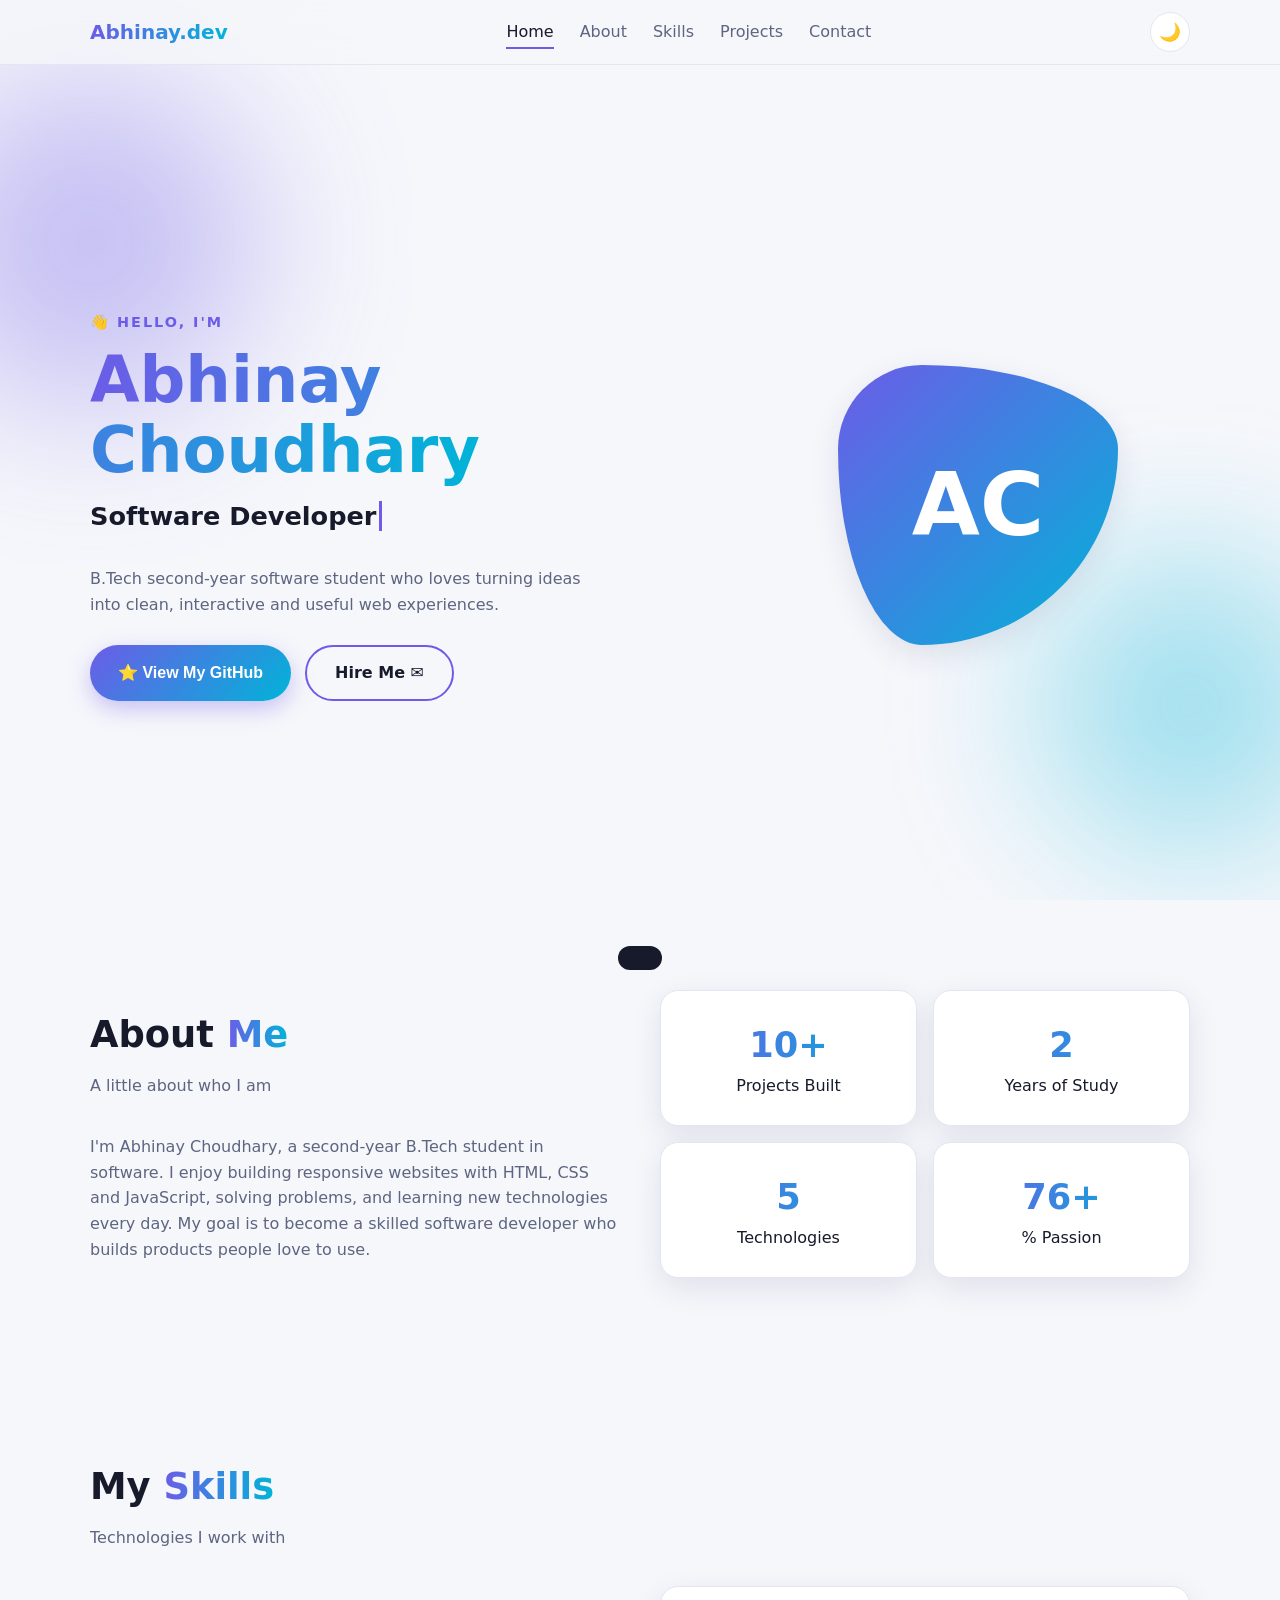
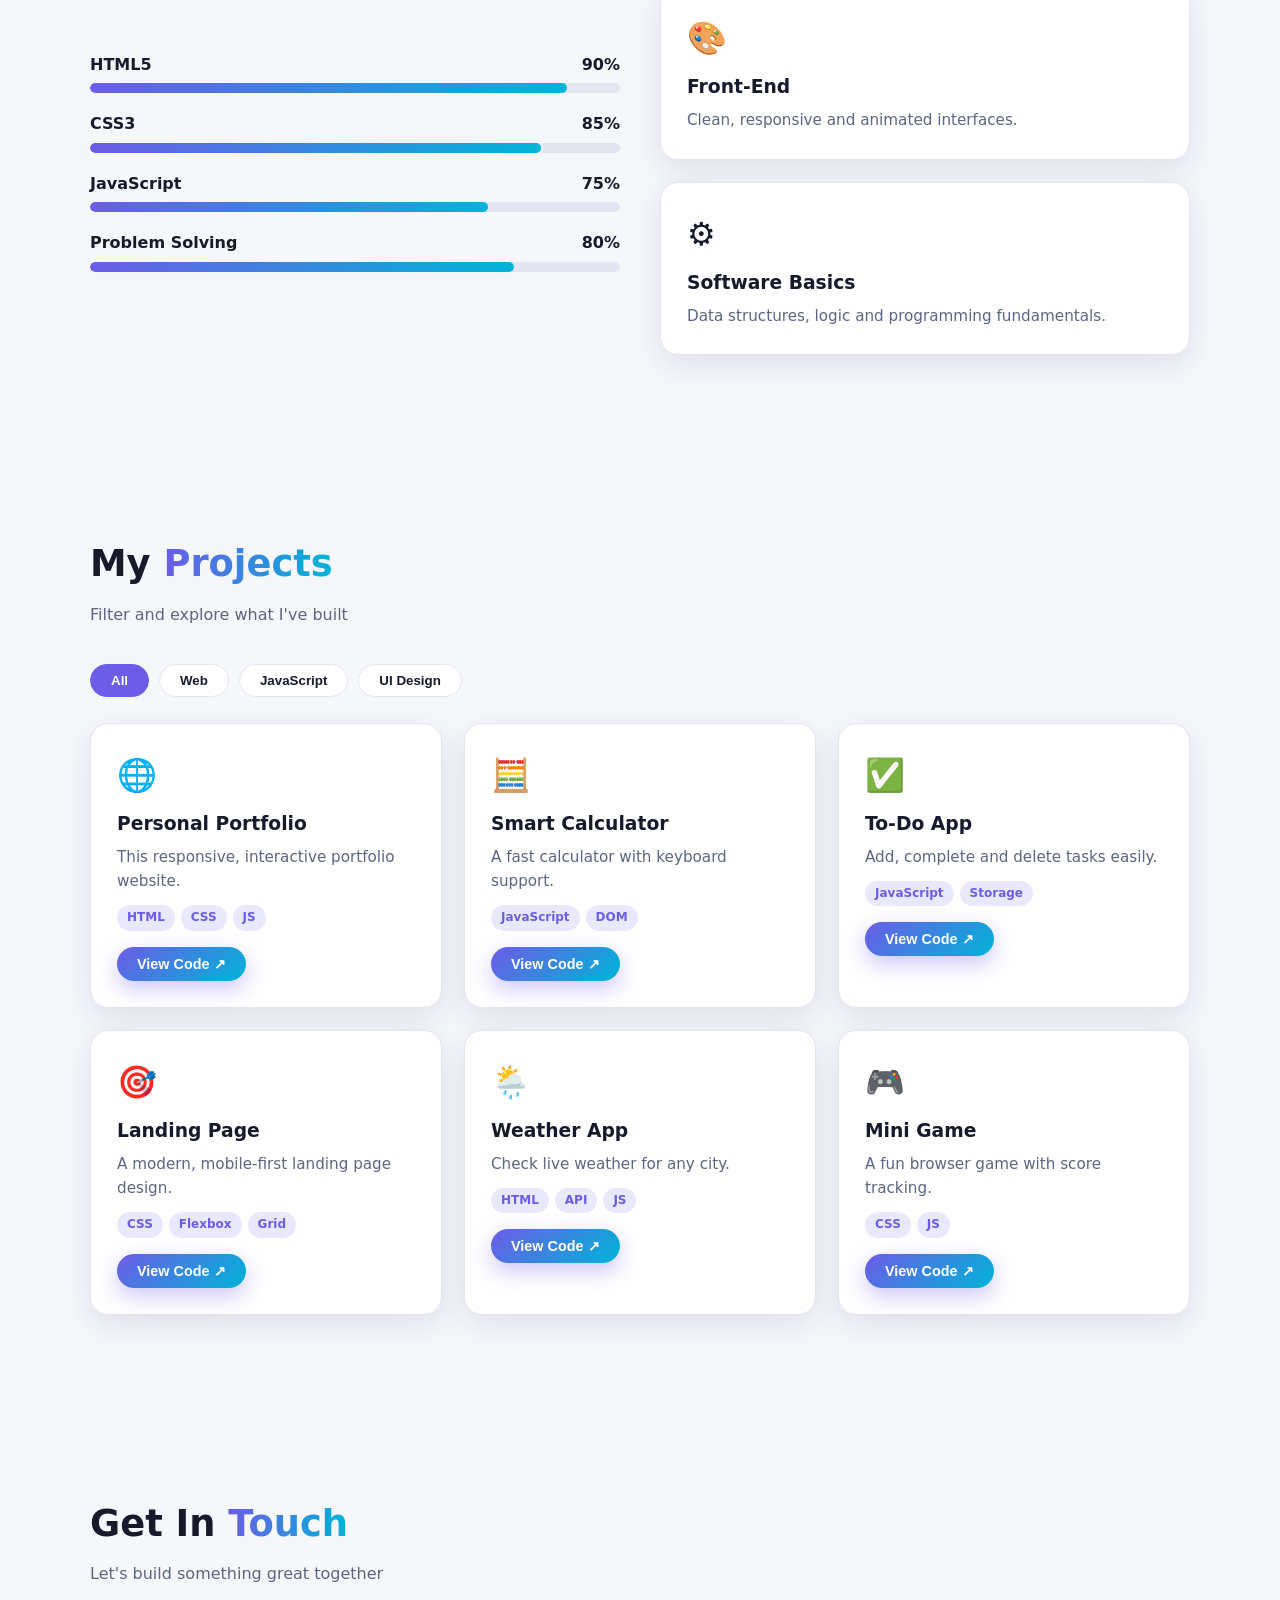
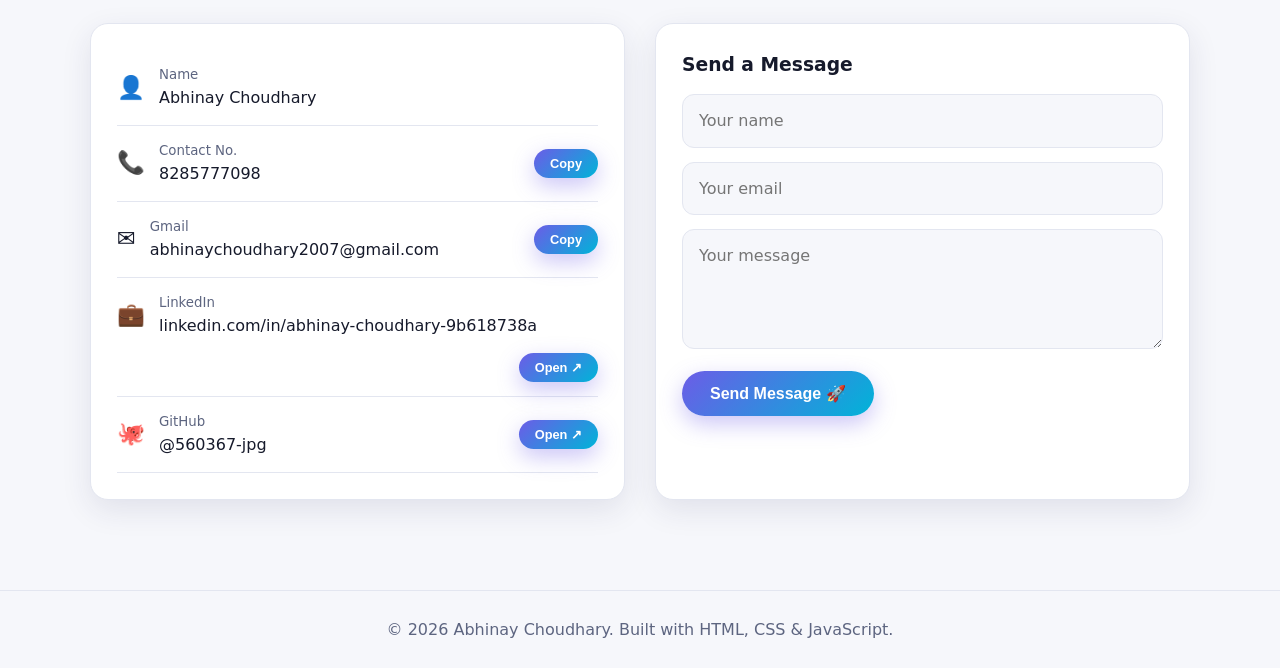
==== commit c551284d: "Fix GitHub and LinkedIn profile links" ====
--- a/index.html
+++ b/index.html
@@ -132,7 +132,7 @@
    <div class="type"><b id="typed"></b><span class="cursor"></span></div>
    <p class="d">B.Tech second-year software student who loves turning ideas into clean, interactive and useful web experiences.</p>
    <div class="cta">
-    <button class="btn" data-newtab="https://github.com/AbhinayChoudhary">⭐ View My GitHub</button>
+    <button class="btn" data-newtab="https://github.com/560367-jpg">⭐ View My GitHub</button>
     <a class="btn ghost" href="#contact">Hire Me ✉</a>
    </div>
   </div>
@@ -176,12 +176,12 @@
   <button class="f on" data-f="all">All</button><button class="f" data-f="web">Web</button><button class="f" data-f="js">JavaScript</button><button class="f" data-f="ui">UI Design</button>
  </div>
  <div class="grid">
-  <div class="card proj rev" data-c="web"><div class="em">🌐</div><h3>Personal Portfolio</h3><p>This responsive, interactive portfolio website.</p><div class="tags"><span>HTML</span><span>CSS</span><span>JS</span></div><button class="btn" data-newtab="https://github.com/AbhinayChoudhary">View Code ↗</button></div>
-  <div class="card proj rev" data-c="js"><div class="em">🧮</div><h3>Smart Calculator</h3><p>A fast calculator with keyboard support.</p><div class="tags"><span>JavaScript</span><span>DOM</span></div><button class="btn" data-newtab="https://github.com/AbhinayChoudhary">View Code ↗</button></div>
-  <div class="card proj rev" data-c="js"><div class="em">✅</div><h3>To-Do App</h3><p>Add, complete and delete tasks easily.</p><div class="tags"><span>JavaScript</span><span>Storage</span></div><button class="btn" data-newtab="https://github.com/AbhinayChoudhary">View Code ↗</button></div>
-  <div class="card proj rev" data-c="ui"><div class="em">🎯</div><h3>Landing Page</h3><p>A modern, mobile-first landing page design.</p><div class="tags"><span>CSS</span><span>Flexbox</span><span>Grid</span></div><button class="btn" data-newtab="https://github.com/AbhinayChoudhary">View Code ↗</button></div>
-  <div class="card proj rev" data-c="web"><div class="em">🌦️</div><h3>Weather App</h3><p>Check live weather for any city.</p><div class="tags"><span>HTML</span><span>API</span><span>JS</span></div><button class="btn" data-newtab="https://github.com/AbhinayChoudhary">View Code ↗</button></div>
-  <div class="card proj rev" data-c="ui"><div class="em">🎮</div><h3>Mini Game</h3><p>A fun browser game with score tracking.</p><div class="tags"><span>CSS</span><span>JS</span></div><button class="btn" data-newtab="https://github.com/AbhinayChoudhary">View Code ↗</button></div>
+  <div class="card proj rev" data-c="web"><div class="em">🌐</div><h3>Personal Portfolio</h3><p>This responsive, interactive portfolio website.</p><div class="tags"><span>HTML</span><span>CSS</span><span>JS</span></div><button class="btn" data-newtab="https://github.com/560367-jpg">View Code ↗</button></div>
+  <div class="card proj rev" data-c="js"><div class="em">🧮</div><h3>Smart Calculator</h3><p>A fast calculator with keyboard support.</p><div class="tags"><span>JavaScript</span><span>DOM</span></div><button class="btn" data-newtab="https://github.com/560367-jpg">View Code ↗</button></div>
+  <div class="card proj rev" data-c="js"><div class="em">✅</div><h3>To-Do App</h3><p>Add, complete and delete tasks easily.</p><div class="tags"><span>JavaScript</span><span>Storage</span></div><button class="btn" data-newtab="https://github.com/560367-jpg">View Code ↗</button></div>
+  <div class="card proj rev" data-c="ui"><div class="em">🎯</div><h3>Landing Page</h3><p>A modern, mobile-first landing page design.</p><div class="tags"><span>CSS</span><span>Flexbox</span><span>Grid</span></div><button class="btn" data-newtab="https://github.com/560367-jpg">View Code ↗</button></div>
+  <div class="card proj rev" data-c="web"><div class="em">🌦️</div><h3>Weather App</h3><p>Check live weather for any city.</p><div class="tags"><span>HTML</span><span>API</span><span>JS</span></div><button class="btn" data-newtab="https://github.com/560367-jpg">View Code ↗</button></div>
+  <div class="card proj rev" data-c="ui"><div class="em">🎮</div><h3>Mini Game</h3><p>A fun browser game with score tracking.</p><div class="tags"><span>CSS</span><span>JS</span></div><button class="btn" data-newtab="https://github.com/560367-jpg">View Code ↗</button></div>
  </div>
 </div></section>
 
@@ -192,8 +192,8 @@
    <div class="row"><i>👤</i><div><small>Name</small>Abhinay Choudhary</div></div>
    <div class="row"><i>📞</i><div><small>Contact No.</small><a href="tel:+918285777098">8285777098</a></div><button class="btn" data-copy="8285777098">Copy</button></div>
    <div class="row"><i>✉️</i><div><small>Gmail</small><a href="mailto:abhinaychoudhary2007@gmail.com">abhinaychoudhary2007@gmail.com</a></div><button class="btn" data-copy="abhinaychoudhary2007@gmail.com">Copy</button></div>
-   <div class="row"><i>💼</i><div><small>LinkedIn</small><a href="#" data-newtab="https://www.linkedin.com/in/abhinay-choudhary-9b618738a">linkedin.com/in/abhinay-choudhary-9b618738a</a></div><button class="btn" data-newtab="https://www.linkedin.com/in/abhinay-choudhary">Open ↗</button></div>
-   <div class="row"><i>🐙</i><div><small>GitHub</small><a href="#" data-newtab="https://github.com/560367-jpg">@560367-jpg</a></div><button class="btn" data-newtab="https://github.com/AbhinayChoudhary">Open ↗</button></div>
+   <div class="row"><i>💼</i><div><small>LinkedIn</small><a href="#" data-newtab="https://www.linkedin.com/in/abhinay-choudhary-9b618738a">linkedin.com/in/abhinay-choudhary-9b618738a</a></div><button class="btn" data-newtab="https://www.linkedin.com/in/abhinay-choudhary-9b618738a">Open ↗</button></div>
+   <div class="row"><i>🐙</i><div><small>GitHub</small><a href="#" data-newtab="https://github.com/560367-jpg">@560367-jpg</a></div><button class="btn" data-newtab="https://github.com/560367-jpg">Open ↗</button></div>
   </div>
   <div class="card rev">
    <h3 style="margin-bottom:14px">Send a Message</h3>
@@ -211,8 +211,8 @@
 
 <script>
 /* ====== EDIT THESE TWO LINES: your real usernames ====== */
-const GITHUB_USERNAME = "AbhinayChoudhary";
-const LINKEDIN_USERNAME = "abhinay-choudhary";
+const GITHUB_USERNAME = "560367-jpg";
+const LINKEDIN_USERNAME = "abhinay-choudhary-9b618738a";
 /* ======================================================= */
 const $=(s,c=document)=>c.querySelector(s), $$=(s,c=document)=>[...c.querySelectorAll(s)];
 const toast=m=>{const t=$('#toast');t.textContent=m;t.classList.add('show');clearTimeout(t.x);t.x=setTimeout(()=>t.classList.remove('show'),2200)};
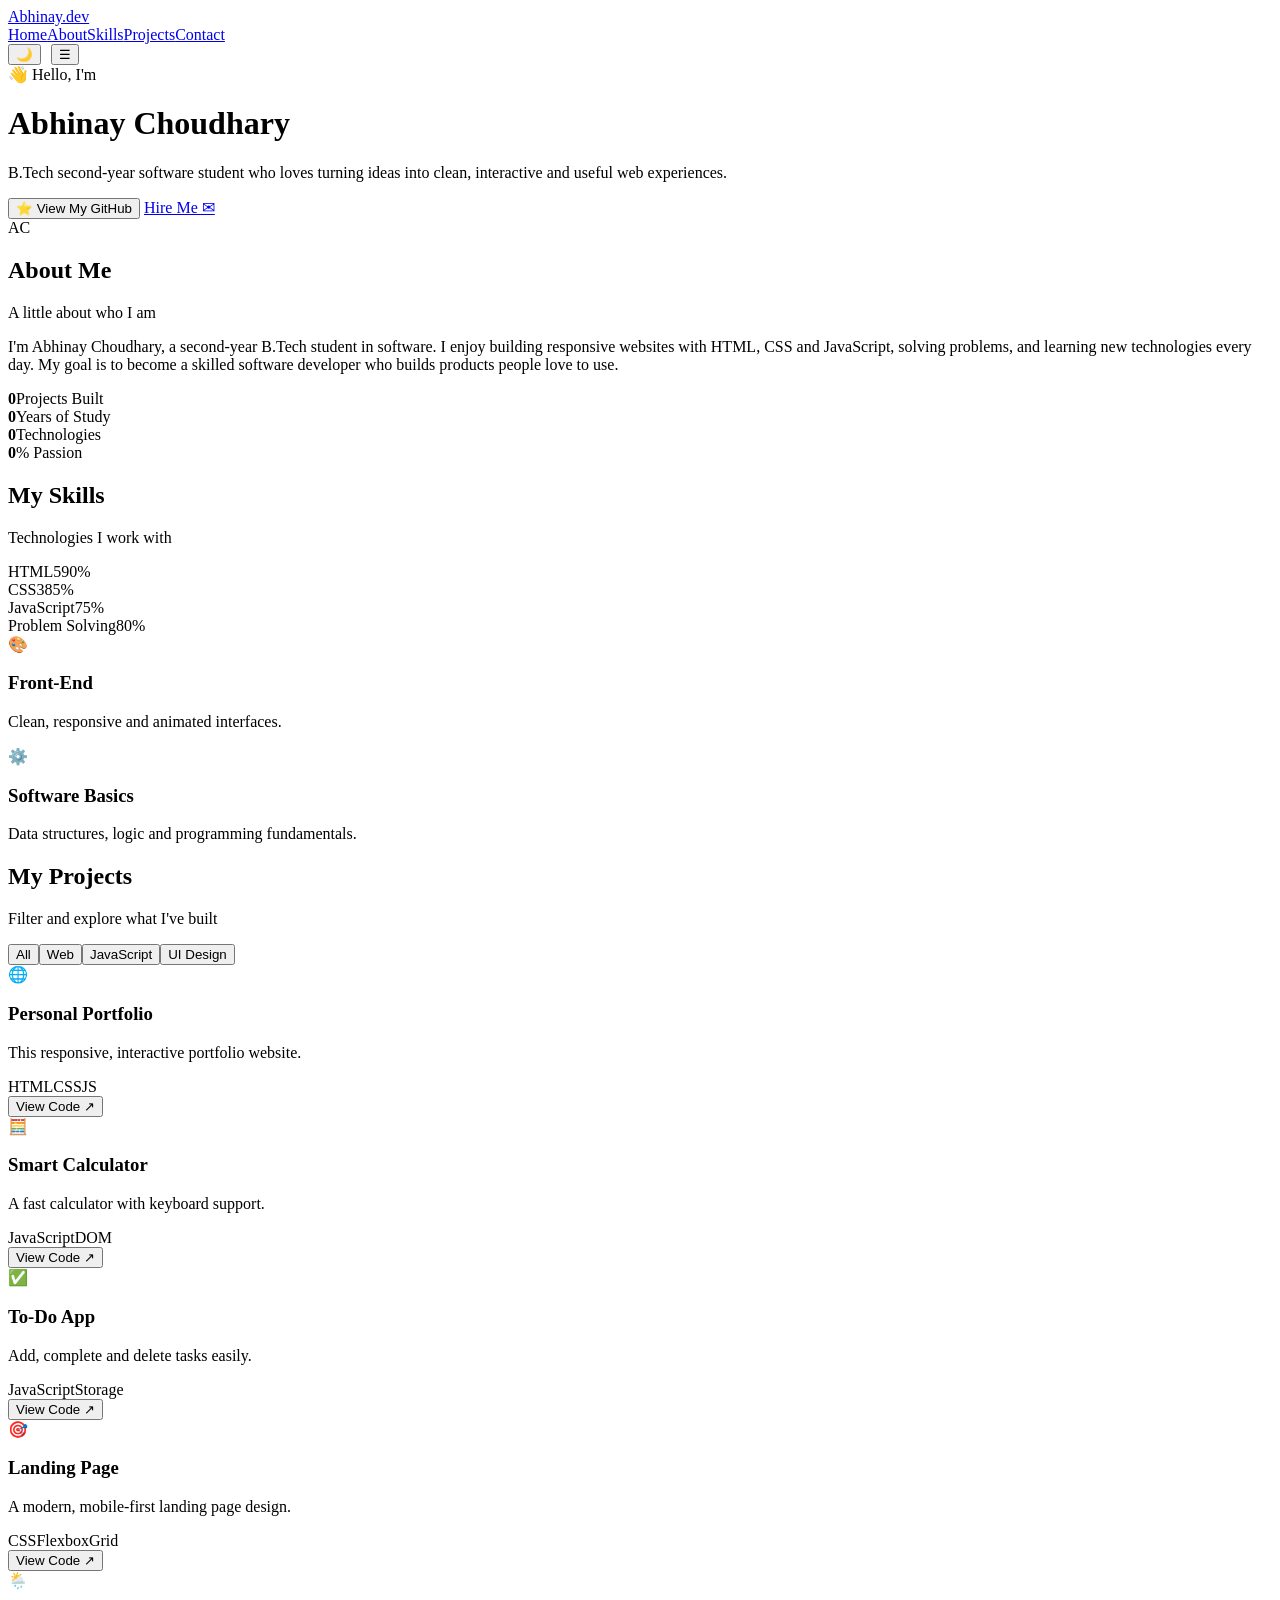
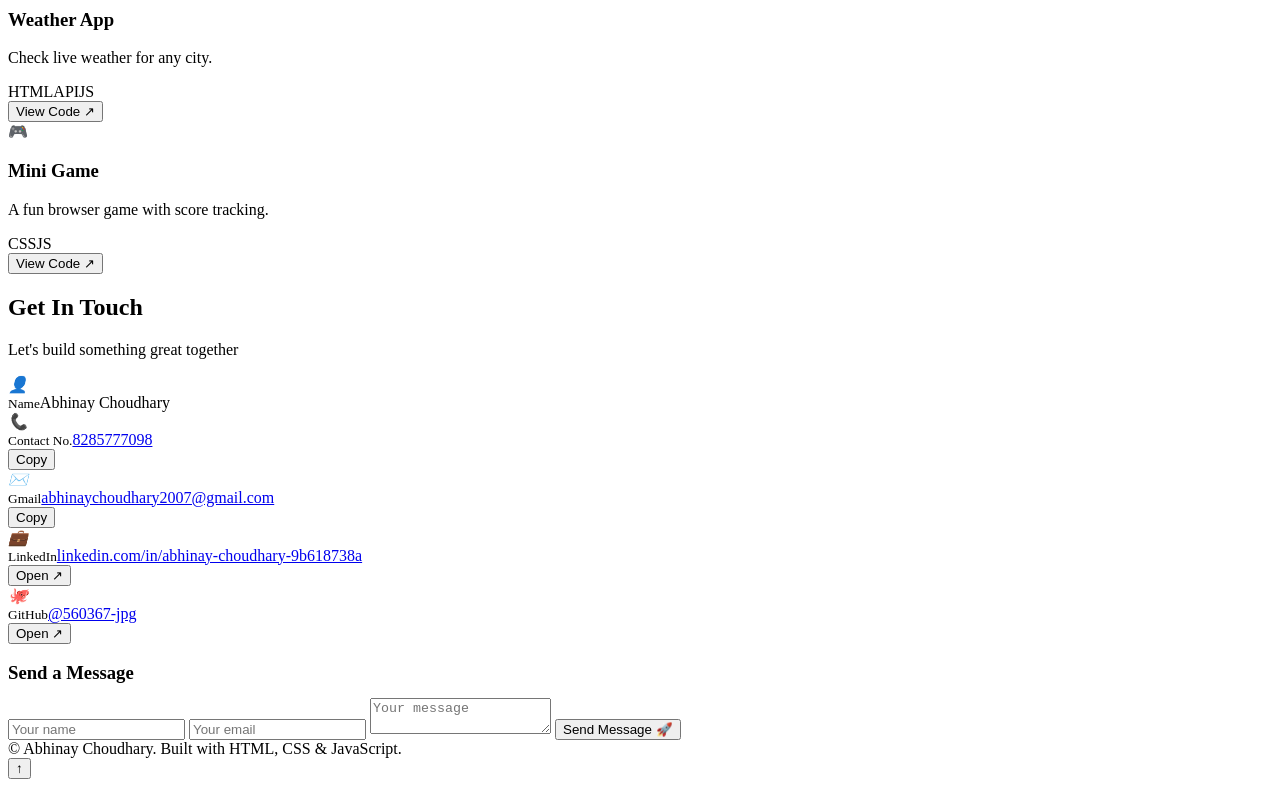
==== commit b6868527: "Update portfolio files" ====
--- a/index.html
+++ b/index.html
@@ -4,109 +4,7 @@
 <meta charset="UTF-8">
 <meta name="viewport" content="width=device-width, initial-scale=1, viewport-fit=cover">
 <title>Abhinay Choudhary | Portfolio</title>
-<style>
-:root{--bg:#f6f7fb;--card:#fff;--text:#161a2b;--muted:#5d6580;--a:#6c5ce7;--b:#00b4d8;--bd:#e3e6f0;--shadow:0 10px 30px rgba(40,40,90,.1);box-sizing:border-box;padding-top:env(safe-area-inset-top,0px);padding-bottom:env(safe-area-inset-bottom,0px)}
-@media(prefers-color-scheme:dark){:root:not([data-theme="light"]){--bg:#0d1020;--card:#161a30;--text:#eef0ff;--muted:#a3a9c8;--bd:#262b4a;--shadow:0 10px 30px rgba(0,0,0,.4)}}
-:root[data-theme="dark"]{--bg:#0d1020;--card:#161a30;--text:#eef0ff;--muted:#a3a9c8;--bd:#262b4a;--shadow:0 10px 30px rgba(0,0,0,.4)}
-*{margin:0;padding:0;box-sizing:border-box}
-html{scroll-behavior:smooth;scroll-padding-top:calc(70px + env(safe-area-inset-top,0px))}
-body{background:var(--bg);color:var(--text);font-family:'Segoe UI',system-ui,Roboto,Arial,sans-serif;line-height:1.6;overflow-x:hidden;transition:background .3s,color .3s}
-a{color:inherit;text-decoration:none}
-.wrap{width:min(1100px,92%);margin:auto}
-section{padding:90px 0}
-h2{font-size:clamp(1.7rem,4vw,2.3rem);margin-bottom:8px}
-h2 span,.grad{background:linear-gradient(90deg,var(--a),var(--b));-webkit-background-clip:text;background-clip:text;color:transparent}
-.sub{color:var(--muted);margin-bottom:36px}
-/* progress + nav */
-#bar{position:fixed;top:0;left:0;height:3px;width:0;background:linear-gradient(90deg,var(--a),var(--b));z-index:200}
-nav{position:fixed;top:env(safe-area-inset-top,0px);left:0;right:0;z-index:100;backdrop-filter:blur(14px);background:color-mix(in srgb,var(--bg) 80%,transparent);border-bottom:1px solid var(--bd)}
-nav .wrap{display:flex;align-items:center;justify-content:space-between;height:64px}
-.logo{font-weight:800;font-size:1.25rem}
-.links{display:flex;gap:26px;align-items:center}
-.links a{color:var(--muted);font-weight:500;position:relative;transition:color .2s}
-.links a:hover,.links a.on{color:var(--text)}
-.links a::after{content:"";position:absolute;left:0;bottom:-4px;height:2px;width:0;background:var(--a);transition:width .25s}
-.links a:hover::after,.links a.on::after{width:100%}
-.icon-btn{background:var(--card);border:1px solid var(--bd);color:var(--text);width:40px;height:40px;border-radius:50%;cursor:pointer;font-size:1.1rem;transition:transform .25s}
-.icon-btn:hover{transform:rotate(20deg) scale(1.1)}
-#menu{display:none}
-/* buttons */
-.btn{position:relative;overflow:hidden;display:inline-flex;align-items:center;gap:8px;padding:13px 28px;border:0;border-radius:50px;font-size:1rem;font-weight:600;cursor:pointer;color:#fff;background:linear-gradient(135deg,var(--a),var(--b));box-shadow:0 8px 22px rgba(108,92,231,.35);transition:transform .2s,box-shadow .2s}
-.btn:hover{transform:translateY(-3px);box-shadow:0 14px 28px rgba(108,92,231,.45)}
-.btn:active{transform:scale(.97)}
-.btn.ghost{background:transparent;color:var(--text);border:2px solid var(--a);box-shadow:none}
-.btn.ghost:hover{background:var(--a);color:#fff}
-.ripple{position:absolute;border-radius:50%;background:rgba(255,255,255,.55);transform:scale(0);animation:rp .6s linear;pointer-events:none}
-@keyframes rp{to{transform:scale(4);opacity:0}}
-/* hero */
-#home{min-height:100vh;display:flex;align-items:center;position:relative;overflow:hidden;padding-top:110px}
-.blob{position:absolute;border-radius:50%;filter:blur(80px);opacity:.35;z-index:0;animation:fl 9s ease-in-out infinite}
-.b1{width:340px;height:340px;background:var(--a);top:8%;left:-80px}
-.b2{width:300px;height:300px;background:var(--b);bottom:5%;right:-60px;animation-delay:-4s}
-@keyframes fl{50%{transform:translateY(-40px) scale(1.1)}}
-.hero{position:relative;z-index:1;display:grid;grid-template-columns:1.2fr .8fr;gap:40px;align-items:center}
-.hi{color:var(--a);font-weight:700;letter-spacing:2px;text-transform:uppercase;font-size:.9rem}
-.hero h1{font-size:clamp(2.3rem,6vw,4rem);line-height:1.1;margin:10px 0}
-.type{font-size:clamp(1.1rem,2.5vw,1.6rem);min-height:2.2em;color:var(--muted)}
-.type b{color:var(--text)}
-.cursor{border-right:3px solid var(--a);margin-left:2px;animation:bl .8s infinite}
-@keyframes bl{50%{border-color:transparent}}
-.hero p.d{color:var(--muted);max-width:520px;margin:14px 0 28px}
-.cta{display:flex;gap:14px;flex-wrap:wrap}
-.avatar{width:min(280px,70vw);aspect-ratio:1;margin:auto;border-radius:30% 70% 70% 30%/30% 30% 70% 70%;background:linear-gradient(135deg,var(--a),var(--b));display:grid;place-items:center;font-size:5.5rem;font-weight:800;color:#fff;box-shadow:var(--shadow);animation:mo 8s ease-in-out infinite}
-@keyframes mo{50%{border-radius:70% 30% 30% 70%/70% 70% 30% 30%}}
-/* cards */
-.grid{display:grid;grid-template-columns:repeat(auto-fit,minmax(260px,1fr));gap:22px}
-.card{background:var(--card);border:1px solid var(--bd);border-radius:18px;padding:26px;box-shadow:var(--shadow);transition:transform .3s,border-color .3s}
-.card:hover{transform:translateY(-8px);border-color:var(--a)}
-.card .em{font-size:2rem;margin-bottom:8px}
-.card h3{margin-bottom:6px}
-.card p{color:var(--muted);font-size:.95rem}
-.tags{display:flex;flex-wrap:wrap;gap:6px;margin-top:12px}
-.tags span{font-size:.75rem;padding:3px 10px;border-radius:20px;background:color-mix(in srgb,var(--a) 14%,transparent);color:var(--a);font-weight:600}
-.about{display:grid;grid-template-columns:1fr 1fr;gap:40px;align-items:center}
-.stats{display:grid;grid-template-columns:repeat(2,1fr);gap:16px}
-.stat{text-align:center}
-.stat strong{display:block;font-size:2.2rem}
-/* skills */
-.skill{margin-bottom:18px}
-.skill div{display:flex;justify-content:space-between;font-weight:600;margin-bottom:6px}
-.track{height:10px;background:var(--bd);border-radius:10px;overflow:hidden}
-.fill{height:100%;width:0;border-radius:10px;background:linear-gradient(90deg,var(--a),var(--b));transition:width 1.4s cubic-bezier(.2,.8,.2,1)}
-/* filters */
-.filters{display:flex;gap:10px;flex-wrap:wrap;margin-bottom:26px}
-.f{padding:8px 20px;border-radius:30px;border:1px solid var(--bd);background:var(--card);color:var(--text);cursor:pointer;font-weight:600;transition:.2s}
-.f.on,.f:hover{background:var(--a);color:#fff;border-color:var(--a)}
-.proj.hide{display:none}
-.proj .btn{margin-top:16px;padding:9px 20px;font-size:.9rem}
-/* contact */
-.contact{display:grid;grid-template-columns:1fr 1fr;gap:30px}
-.row{display:flex;align-items:center;gap:14px;padding:14px 0;border-bottom:1px solid var(--bd);flex-wrap:wrap}
-.row i{font-style:normal;font-size:1.4rem}
-.row small{display:block;color:var(--muted)}
-.row .btn{margin-left:auto;padding:7px 16px;font-size:.8rem}
-.row a:hover{color:var(--a)}
-input,textarea{width:100%;padding:13px 16px;margin-bottom:14px;border-radius:12px;border:1px solid var(--bd);background:var(--bg);color:var(--text);font:inherit}
-input:focus,textarea:focus{outline:2px solid var(--a);border-color:transparent}
-textarea{min-height:120px;resize:vertical}
-footer{text-align:center;padding:26px;color:var(--muted);border-top:1px solid var(--bd)}
-#top{position:fixed;right:18px;bottom:calc(18px + env(safe-area-inset-bottom,0px));width:46px;height:46px;border-radius:50%;border:0;background:var(--a);color:#fff;font-size:1.2rem;cursor:pointer;opacity:0;pointer-events:none;transform:translateY(20px);transition:.3s;z-index:90}
-#top.show{opacity:1;pointer-events:auto;transform:none}
-#toast{position:fixed;left:50%;bottom:calc(30px + env(safe-area-inset-bottom,0px));transform:translate(-50%,100px);background:var(--text);color:var(--bg);padding:12px 22px;border-radius:30px;transition:.4s;z-index:300;font-weight:600}
-#toast.show{transform:translate(-50%,0)}
-.rev{opacity:0;transform:translateY(40px);transition:opacity .8s,transform .8s}
-.rev.in{opacity:1;transform:none}
-@media(max-width:800px){
- #menu{display:block}
- .links{position:fixed;top:calc(64px + env(safe-area-inset-top,0px));left:0;right:0;flex-direction:column;background:var(--card);padding:22px;gap:18px;border-bottom:1px solid var(--bd);transform:translateY(-130%);transition:transform .35s;z-index:-1}
- .links.open{transform:none}
- .hero,.about,.contact{grid-template-columns:1fr}
- .hero{text-align:center}.hero p.d{margin-inline:auto}.cta{justify-content:center}
- .avatar{order:-1;width:200px;font-size:4rem}
- section{padding:70px 0}
-}
-@media(prefers-reduced-motion:reduce){*{animation:none!important;transition:none!important}}
-</style>
+  <link rel="stylesheet" href="style.css">
 </head>
 <body>
 <div id="bar"></div>
@@ -132,7 +30,7 @@
    <div class="type"><b id="typed"></b><span class="cursor"></span></div>
    <p class="d">B.Tech second-year software student who loves turning ideas into clean, interactive and useful web experiences.</p>
    <div class="cta">
-    <button class="btn" data-newtab="https://github.com/560367-jpg">⭐ View My GitHub</button>
+    <button class="btn" data-newtab="https://github.com/AbhinayChoudhary">⭐ View My GitHub</button>
     <a class="btn ghost" href="#contact">Hire Me ✉</a>
    </div>
   </div>
@@ -176,12 +74,12 @@
   <button class="f on" data-f="all">All</button><button class="f" data-f="web">Web</button><button class="f" data-f="js">JavaScript</button><button class="f" data-f="ui">UI Design</button>
  </div>
  <div class="grid">
-  <div class="card proj rev" data-c="web"><div class="em">🌐</div><h3>Personal Portfolio</h3><p>This responsive, interactive portfolio website.</p><div class="tags"><span>HTML</span><span>CSS</span><span>JS</span></div><button class="btn" data-newtab="https://github.com/560367-jpg">View Code ↗</button></div>
-  <div class="card proj rev" data-c="js"><div class="em">🧮</div><h3>Smart Calculator</h3><p>A fast calculator with keyboard support.</p><div class="tags"><span>JavaScript</span><span>DOM</span></div><button class="btn" data-newtab="https://github.com/560367-jpg">View Code ↗</button></div>
-  <div class="card proj rev" data-c="js"><div class="em">✅</div><h3>To-Do App</h3><p>Add, complete and delete tasks easily.</p><div class="tags"><span>JavaScript</span><span>Storage</span></div><button class="btn" data-newtab="https://github.com/560367-jpg">View Code ↗</button></div>
-  <div class="card proj rev" data-c="ui"><div class="em">🎯</div><h3>Landing Page</h3><p>A modern, mobile-first landing page design.</p><div class="tags"><span>CSS</span><span>Flexbox</span><span>Grid</span></div><button class="btn" data-newtab="https://github.com/560367-jpg">View Code ↗</button></div>
-  <div class="card proj rev" data-c="web"><div class="em">🌦️</div><h3>Weather App</h3><p>Check live weather for any city.</p><div class="tags"><span>HTML</span><span>API</span><span>JS</span></div><button class="btn" data-newtab="https://github.com/560367-jpg">View Code ↗</button></div>
-  <div class="card proj rev" data-c="ui"><div class="em">🎮</div><h3>Mini Game</h3><p>A fun browser game with score tracking.</p><div class="tags"><span>CSS</span><span>JS</span></div><button class="btn" data-newtab="https://github.com/560367-jpg">View Code ↗</button></div>
+  <div class="card proj rev" data-c="web"><div class="em">🌐</div><h3>Personal Portfolio</h3><p>This responsive, interactive portfolio website.</p><div class="tags"><span>HTML</span><span>CSS</span><span>JS</span></div><button class="btn" data-newtab="https://github.com/AbhinayChoudhary">View Code ↗</button></div>
+  <div class="card proj rev" data-c="js"><div class="em">🧮</div><h3>Smart Calculator</h3><p>A fast calculator with keyboard support.</p><div class="tags"><span>JavaScript</span><span>DOM</span></div><button class="btn" data-newtab="https://github.com/AbhinayChoudhary">View Code ↗</button></div>
+  <div class="card proj rev" data-c="js"><div class="em">✅</div><h3>To-Do App</h3><p>Add, complete and delete tasks easily.</p><div class="tags"><span>JavaScript</span><span>Storage</span></div><button class="btn" data-newtab="https://github.com/AbhinayChoudhary">View Code ↗</button></div>
+  <div class="card proj rev" data-c="ui"><div class="em">🎯</div><h3>Landing Page</h3><p>A modern, mobile-first landing page design.</p><div class="tags"><span>CSS</span><span>Flexbox</span><span>Grid</span></div><button class="btn" data-newtab="https://github.com/AbhinayChoudhary">View Code ↗</button></div>
+  <div class="card proj rev" data-c="web"><div class="em">🌦️</div><h3>Weather App</h3><p>Check live weather for any city.</p><div class="tags"><span>HTML</span><span>API</span><span>JS</span></div><button class="btn" data-newtab="https://github.com/AbhinayChoudhary">View Code ↗</button></div>
+  <div class="card proj rev" data-c="ui"><div class="em">🎮</div><h3>Mini Game</h3><p>A fun browser game with score tracking.</p><div class="tags"><span>CSS</span><span>JS</span></div><button class="btn" data-newtab="https://github.com/AbhinayChoudhary">View Code ↗</button></div>
  </div>
 </div></section>
 
@@ -192,8 +90,8 @@
    <div class="row"><i>👤</i><div><small>Name</small>Abhinay Choudhary</div></div>
    <div class="row"><i>📞</i><div><small>Contact No.</small><a href="tel:+918285777098">8285777098</a></div><button class="btn" data-copy="8285777098">Copy</button></div>
    <div class="row"><i>✉️</i><div><small>Gmail</small><a href="mailto:abhinaychoudhary2007@gmail.com">abhinaychoudhary2007@gmail.com</a></div><button class="btn" data-copy="abhinaychoudhary2007@gmail.com">Copy</button></div>
-   <div class="row"><i>💼</i><div><small>LinkedIn</small><a href="#" data-newtab="https://www.linkedin.com/in/abhinay-choudhary-9b618738a">linkedin.com/in/abhinay-choudhary-9b618738a</a></div><button class="btn" data-newtab="https://www.linkedin.com/in/abhinay-choudhary-9b618738a">Open ↗</button></div>
-   <div class="row"><i>🐙</i><div><small>GitHub</small><a href="#" data-newtab="https://github.com/560367-jpg">@560367-jpg</a></div><button class="btn" data-newtab="https://github.com/560367-jpg">Open ↗</button></div>
+   <div class="row"><i>💼</i><div><small>LinkedIn</small><a href="#" data-newtab="https://www.linkedin.com/in/abhinay-choudhary-9b618738a">linkedin.com/in/abhinay-choudhary-9b618738a</a></div><button class="btn" data-newtab="https://www.linkedin.com/in/abhinay-choudhary">Open ↗</button></div>
+   <div class="row"><i>🐙</i><div><small>GitHub</small><a href="#" data-newtab="https://github.com/560367-jpg">@560367-jpg</a></div><button class="btn" data-newtab="https://github.com/AbhinayChoudhary">Open ↗</button></div>
   </div>
   <div class="card rev">
    <h3 style="margin-bottom:14px">Send a Message</h3>
@@ -209,95 +107,6 @@
 <button id="top" aria-label="Back to top">↑</button>
 <div id="toast"></div>
 
-<script>
-/* ====== EDIT THESE TWO LINES: your real usernames ====== */
-const GITHUB_USERNAME = "560367-jpg";
-const LINKEDIN_USERNAME = "abhinay-choudhary-9b618738a";
-/* ======================================================= */
-const $=(s,c=document)=>c.querySelector(s), $$=(s,c=document)=>[...c.querySelectorAll(s)];
-const toast=m=>{const t=$('#toast');t.textContent=m;t.classList.add('show');clearTimeout(t.x);t.x=setTimeout(()=>t.classList.remove('show'),2200)};
-
-/* swap in real usernames everywhere */
-$$('[data-newtab],a').forEach(el=>{
- ['href','data-newtab'].forEach(a=>{const v=el.getAttribute(a);if(v)el.setAttribute(a,v.replace('YOUR_GITHUB_USERNAME',GITHUB_USERNAME).replace('YOUR_LINKEDIN_USERNAME',LINKEDIN_USERNAME))});
- if(el.childElementCount===0&&el.textContent.includes('YOUR_'))el.textContent=el.textContent.replace('YOUR_GITHUB_USERNAME',GITHUB_USERNAME).replace('YOUR_LINKEDIN_USERNAME',LINKEDIN_USERNAME);
-});
-
-/* click-to-open-in-new-tab feature */
-document.addEventListener('click',e=>{
- const el=e.target.closest('[data-newtab]');
- if(el){e.preventDefault();window.open(el.dataset.newtab,'_blank','noopener,noreferrer');toast('Opening in a new tab ↗')}
-});
-
-/* copy buttons */
-$$('[data-copy]').forEach(b=>b.addEventListener('click',async()=>{
- try{await navigator.clipboard.writeText(b.dataset.copy);toast('Copied: '+b.dataset.copy)}catch{toast('Press Ctrl+C to copy')}
-}));
-
-/* ripple on buttons */
-document.addEventListener('click',e=>{
- const b=e.target.closest('.btn');if(!b)return;
- const r=b.getBoundingClientRect(),s=Math.max(r.width,r.height),sp=document.createElement('span');
- sp.className='ripple';sp.style.cssText=`width:${s}px;height:${s}px;left:${e.clientX-r.left-s/2}px;top:${e.clientY-r.top-s/2}px`;
- b.appendChild(sp);setTimeout(()=>sp.remove(),600);
-});
-
-/* typing effect */
-const words=["Software Developer","Web Designer","B.Tech Student","Problem Solver"];
-let wi=0,ci=0,del=false;
-(function type(){
- const w=words[wi];$('#typed').textContent=w.slice(0,ci);
- if(!del&&ci===w.length){del=true;return setTimeout(type,1300)}
- if(del&&ci===0){del=false;wi=(wi+1)%words.length}
- ci+=del?-1:1;setTimeout(type,del?45:90);
-})();
-
-/* theme toggle (remembered when storage is available) */
-const root=document.documentElement,tb=$('#theme');
-const isDark=()=>root.dataset.theme?root.dataset.theme==='dark':matchMedia('(prefers-color-scheme:dark)').matches;
-const sync=()=>tb.textContent=isDark()?'☀️':'🌙';
-try{const s=localStorage.getItem('theme');if(s)root.dataset.theme=s}catch{}
-sync();
-tb.onclick=()=>{const n=isDark()?'light':'dark';root.dataset.theme=n;try{localStorage.setItem('theme',n)}catch{}sync()};
-
-/* mobile menu */
-$('#menu').onclick=()=>$('#links').classList.toggle('open');
-$$('#links a').forEach(a=>a.onclick=()=>$('#links').classList.remove('open'));
-
-/* scroll: progress bar, back-to-top, active link */
-const secs=$$('section,header#home');
-addEventListener('scroll',()=>{
- const h=document.documentElement,p=h.scrollTop/(h.scrollHeight-h.clientHeight)*100;
- $('#bar').style.width=p+'%';$('#top').classList.toggle('show',h.scrollTop>500);
- let cur='home';secs.forEach(s=>{if(s.getBoundingClientRect().top<150)cur=s.id});
- $$('#links a').forEach(a=>a.classList.toggle('on',a.getAttribute('href')==='#'+cur));
-},{passive:true});
-$('#top').onclick=()=>scrollTo({top:0,behavior:'smooth'});
-
-/* reveal on scroll + counters + skill bars */
-const io=new IntersectionObserver(es=>es.forEach(e=>{
- if(!e.isIntersecting)return;const t=e.target;t.classList.add('in');
- $$('.fill',t).forEach(f=>f.style.width=f.dataset.w+'%');
- $$('[data-n]',t).forEach(n=>{const to=+n.dataset.n;let c=0;const st=Math.max(1,to/50);
-  const i=setInterval(()=>{c=Math.min(to,c+st);n.textContent=Math.round(c)+(to>=10?'+':'');if(c>=to){clearInterval(i);if(to===100)n.textContent='100'}},30)});
- io.unobserve(t);
-}),{threshold:.15});
-$$('.rev').forEach(el=>io.observe(el));
-
-/* project filter */
-$$('.f').forEach(b=>b.onclick=()=>{
- $$('.f').forEach(x=>x.classList.remove('on'));b.classList.add('on');
- $$('.proj').forEach(p=>p.classList.toggle('hide',b.dataset.f!=='all'&&p.dataset.c!==b.dataset.f));
-});
-
-/* contact form -> opens email app */
-$('#send').onclick=()=>{
- const n=$('#fn').value.trim(),e=$('#fe').value.trim(),m=$('#fm').value.trim();
- if(!n||!/^\S+@\S+\.\S+$/.test(e)||!m)return toast('Please fill all fields correctly');
- location.href=`mailto:abhinaychoudhary2007@gmail.com?subject=${encodeURIComponent('Portfolio message from '+n)}&body=${encodeURIComponent(m+'\n\nFrom: '+n+' ('+e+')')}`;
- toast('Opening your email app ✉️');
-};
-$('#yr').textContent=new Date().getFullYear();
-</script>
+  <script src="script.js"></script>
 </body>
 </html>
